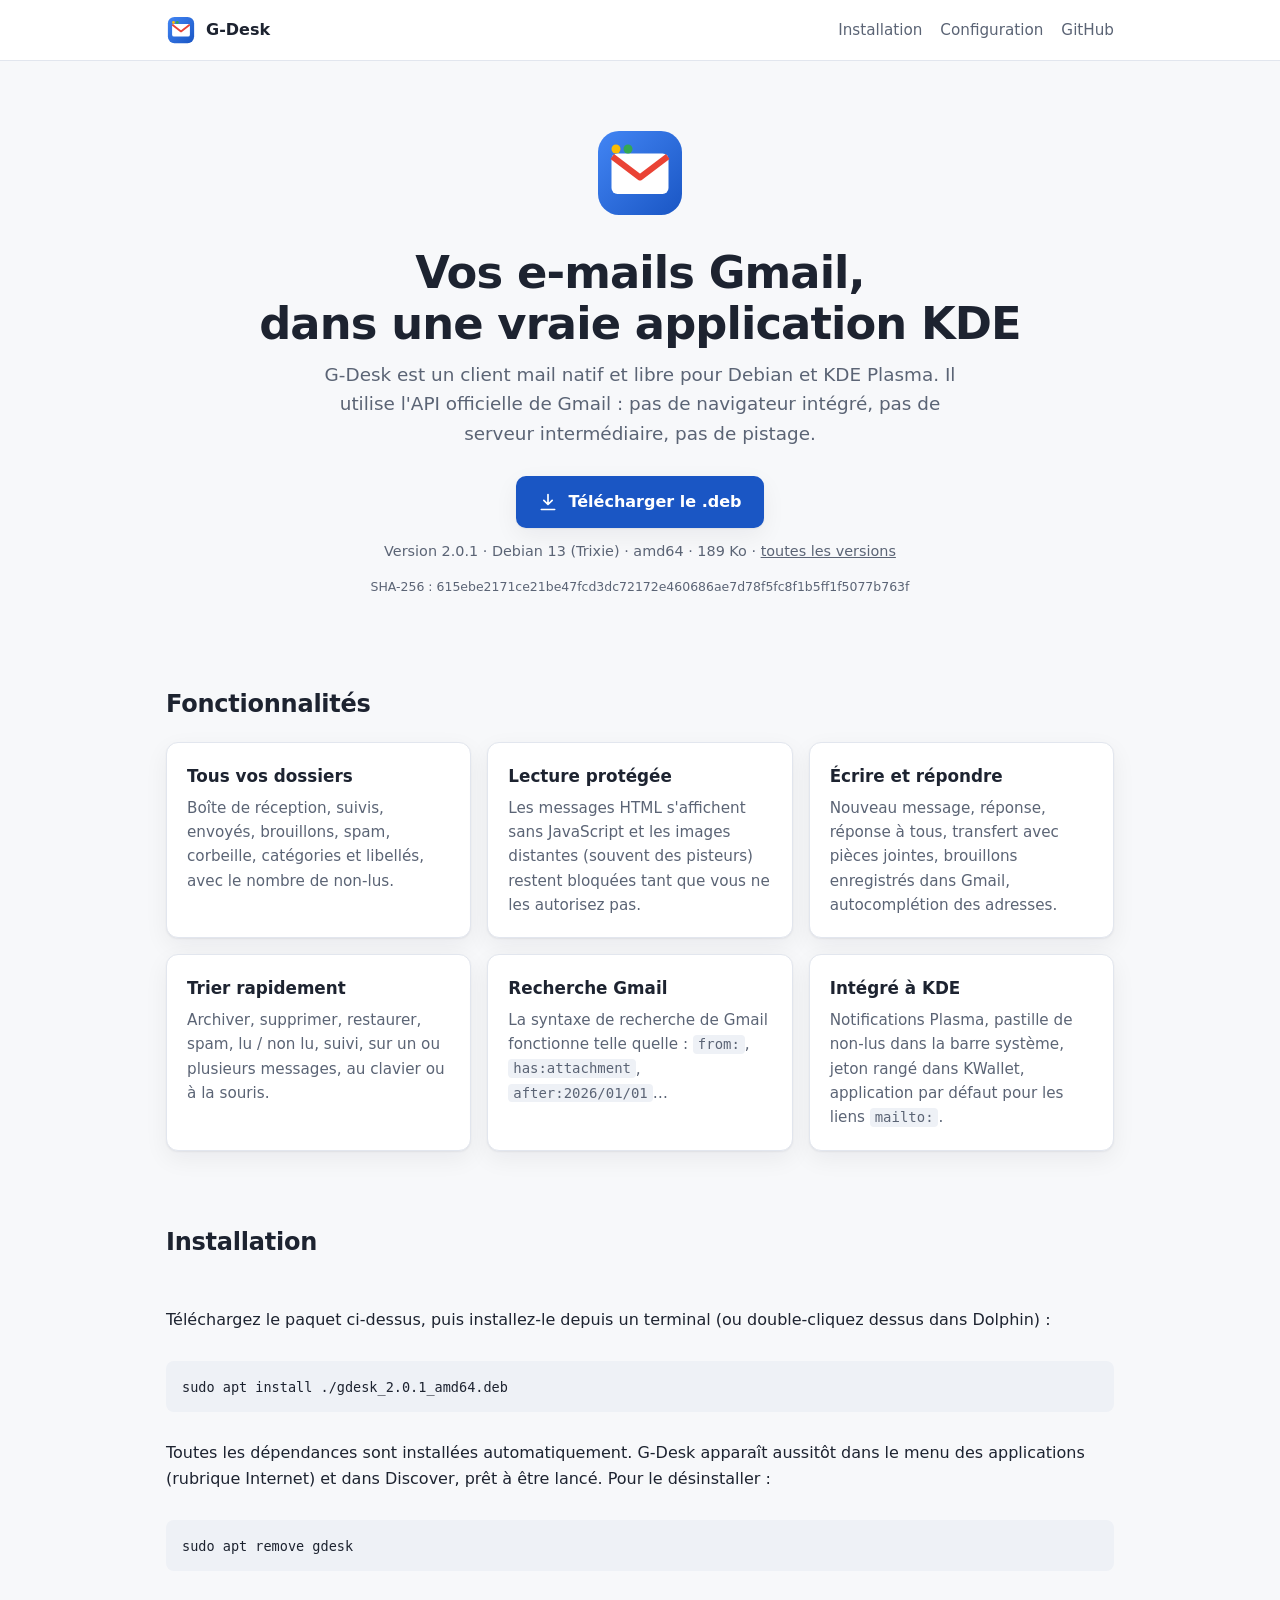
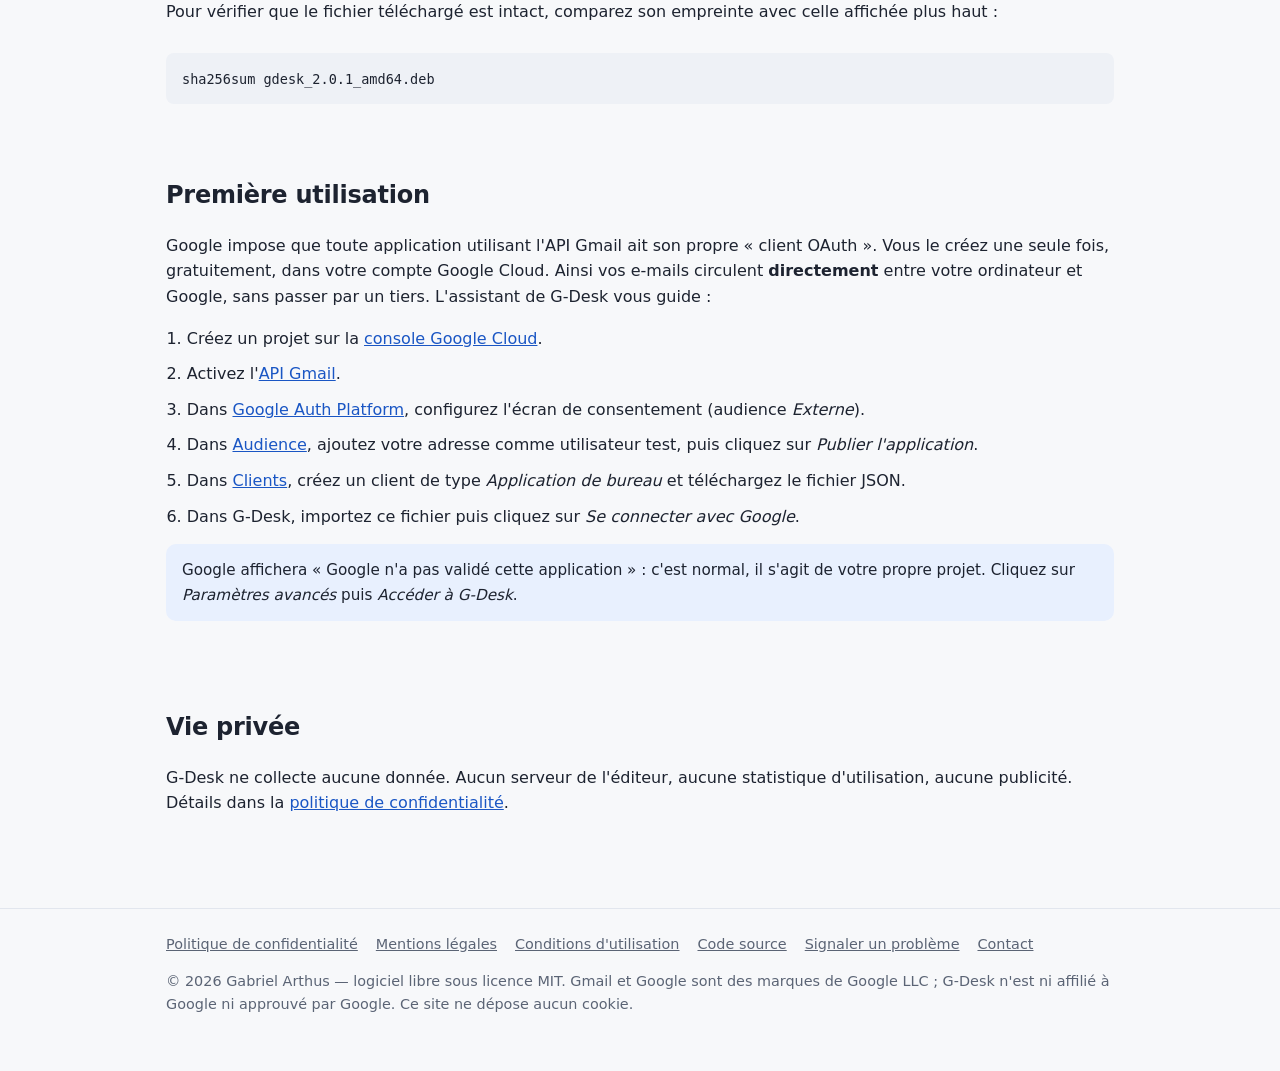
==== docs/index.html @ df7a01e1 "Paquet 2.0.1 : installation clé en main - Dépendances d'exécution déclarées : qt6-qpa-plugins, qt6-w" ====
<!DOCTYPE html>
<html lang="fr">
<head>
  <meta charset="utf-8">
  <meta name="viewport" content="width=device-width, initial-scale=1">
  <title>G-Desk — client mail Gmail pour KDE</title>
  <meta name="description" content="G-Desk est un client mail natif et libre pour Gmail sous Debian / KDE, basé sur l'API officielle de Google. Téléchargement du paquet .deb.">
  <link rel="icon" href="gdesk.svg" type="image/svg+xml">
  <link rel="stylesheet" href="style.css">
</head>
<body>
  <header class="site-header">
    <div class="wrap">
      <a class="brand" href="./"><img src="gdesk.svg" alt="">G-Desk</a>
      <nav>
        <a href="#installation">Installation</a>
        <a class="hide-sm" href="#premiere-utilisation">Configuration</a>
        <a href="https://github.com/KrakenAgite/gdesk">GitHub</a>
      </nav>
    </div>
  </header>

  <main>
    <div class="wrap hero">
      <img src="gdesk.svg" alt="Icône de G-Desk">
      <h1>Vos e-mails Gmail,<br>dans une vraie application KDE</h1>
      <p class="lead">G-Desk est un client mail natif et libre pour Debian et KDE Plasma. Il utilise l'API officielle
        de Gmail : pas de navigateur intégré, pas de serveur intermédiaire, pas de pistage.</p>
      <a class="btn" href="https://github.com/KrakenAgite/gdesk/releases/download/v2.0.1/gdesk_2.0.1_amd64.deb">
        <svg viewBox="0 0 24 24" fill="none" stroke="currentColor" stroke-width="2" stroke-linecap="round" stroke-linejoin="round" aria-hidden="true"><path d="M12 3v12m0 0-5-5m5 5 5-5M4 21h16"/></svg>
        Télécharger le .deb
      </a>
      <p class="meta">Version 2.0.1 · Debian 13 (Trixie) · amd64 · 189 Ko ·
        <a href="https://github.com/KrakenAgite/gdesk/releases">toutes les versions</a></p>
      <p class="meta checksum">SHA-256 : 615ebe2171ce21be47fcd3dc72172e460686ae7d78f5fc8f1b5ff1f5077b763f</p>
    </div>

    <section>
      <div class="wrap">
        <h2>Fonctionnalités</h2>
        <div class="grid">
          <div class="card"><h3>Tous vos dossiers</h3><p>Boîte de réception, suivis, envoyés, brouillons, spam, corbeille, catégories et libellés, avec le nombre de non-lus.</p></div>
          <div class="card"><h3>Lecture protégée</h3><p>Les messages HTML s'affichent sans JavaScript et les images distantes (souvent des pisteurs) restent bloquées tant que vous ne les autorisez pas.</p></div>
          <div class="card"><h3>Écrire et répondre</h3><p>Nouveau message, réponse, réponse à tous, transfert avec pièces jointes, brouillons enregistrés dans Gmail, autocomplétion des adresses.</p></div>
          <div class="card"><h3>Trier rapidement</h3><p>Archiver, supprimer, restaurer, spam, lu / non lu, suivi, sur un ou plusieurs messages, au clavier ou à la souris.</p></div>
          <div class="card"><h3>Recherche Gmail</h3><p>La syntaxe de recherche de Gmail fonctionne telle quelle : <code>from:</code>, <code>has:attachment</code>, <code>after:2026/01/01</code>…</p></div>
          <div class="card"><h3>Intégré à KDE</h3><p>Notifications Plasma, pastille de non-lus dans la barre système, jeton rangé dans KWallet, application par défaut pour les liens <code>mailto:</code>.</p></div>
        </div>
      </div>
    </section>

    <section id="installation">
      <div class="wrap install">
        <h2>Installation</h2>
        <p>Téléchargez le paquet ci-dessus, puis installez-le depuis un terminal (ou double-cliquez dessus dans Dolphin) :</p>
        <pre><code>sudo apt install ./gdesk_2.0.1_amd64.deb</code></pre>
        <p>Toutes les dépendances sont installées automatiquement. G-Desk apparaît aussitôt dans le menu des applications (rubrique Internet) et dans Discover, prêt à être lancé. Pour le désinstaller :</p>
        <pre><code>sudo apt remove gdesk</code></pre>
        <p>Pour vérifier que le fichier téléchargé est intact, comparez son empreinte avec celle affichée plus haut :</p>
        <pre><code>sha256sum gdesk_2.0.1_amd64.deb</code></pre>
      </div>
    </section>

    <section id="premiere-utilisation">
      <div class="wrap">
        <h2>Première utilisation</h2>
        <p>Google impose que toute application utilisant l'API Gmail ait son propre « client OAuth ». Vous le créez une seule
          fois, gratuitement, dans votre compte Google Cloud. Ainsi vos e-mails circulent <strong>directement</strong>
          entre votre ordinateur et Google, sans passer par un tiers. L'assistant de G-Desk vous guide :</p>
        <ol class="steps">
          <li>Créez un projet sur la <a href="https://console.cloud.google.com/projectcreate">console Google Cloud</a>.</li>
          <li>Activez l'<a href="https://console.cloud.google.com/apis/library/gmail.googleapis.com">API Gmail</a>.</li>
          <li>Dans <a href="https://console.cloud.google.com/auth/overview">Google Auth Platform</a>, configurez l'écran de consentement (audience <em>Externe</em>).</li>
          <li>Dans <a href="https://console.cloud.google.com/auth/audience">Audience</a>, ajoutez votre adresse comme utilisateur test, puis cliquez sur <em>Publier l'application</em>.</li>
          <li>Dans <a href="https://console.cloud.google.com/auth/clients">Clients</a>, créez un client de type <em>Application de bureau</em> et téléchargez le fichier JSON.</li>
          <li>Dans G-Desk, importez ce fichier puis cliquez sur <em>Se connecter avec Google</em>.</li>
        </ol>
        <p class="notice">Google affichera « Google n'a pas validé cette application » : c'est normal, il s'agit de votre
          propre projet. Cliquez sur <em>Paramètres avancés</em> puis <em>Accéder à G-Desk</em>.</p>
      </div>
    </section>

    <section>
      <div class="wrap">
        <h2>Vie privée</h2>
        <p>G-Desk ne collecte aucune donnée. Aucun serveur de l'éditeur, aucune statistique d'utilisation, aucune
          publicité. Détails dans la <a href="confidentialite.html">politique de confidentialité</a>.</p>
      </div>
    </section>
  </main>

  <footer class="site-footer">
    <div class="wrap">
      <div class="links">
        <a href="confidentialite.html">Politique de confidentialité</a>
        <a href="mentions-legales.html">Mentions légales</a>
        <a href="conditions-utilisation.html">Conditions d'utilisation</a>
        <a href="https://github.com/KrakenAgite/gdesk">Code source</a>
        <a href="https://github.com/KrakenAgite/gdesk/issues">Signaler un problème</a>
        <a href="mailto:arthus.gab@gmail.com">Contact</a>
      </div>
      <p>© 2026 Gabriel Arthus — logiciel libre sous licence MIT. Gmail et Google sont des marques de Google LLC ;
        G-Desk n'est ni affilié à Google ni approuvé par Google. Ce site ne dépose aucun cookie.</p>
    </div>
  </footer>
</body>
</html>
---- docs/style.css ----
/* G-Desk — site statique, sans ressource externe (ni police, ni script, ni traceur) */
:root {
  --bg: #f7f8fa;
  --surface: #ffffff;
  --text: #1d2330;
  --muted: #5b6475;
  --border: #e2e6ee;
  --accent: #1a56c4;
  --accent-strong: #1446a3;
  --accent-soft: #e8f0fe;
  --code-bg: #eef1f6;
  --shadow: 0 1px 2px rgb(16 24 40 / 0.06), 0 8px 24px rgb(16 24 40 / 0.06);
}
@media (prefers-color-scheme: dark) {
  :root {
    --bg: #11141a;
    --surface: #191d25;
    --text: #e6e9ef;
    --muted: #9aa3b4;
    --border: #2a303c;
    --accent: #7aa7ff;
    --accent-strong: #9dbcff;
    --accent-soft: #1d2a45;
    --code-bg: #232835;
    --shadow: none;
  }
}

* { box-sizing: border-box; }
html { -webkit-text-size-adjust: 100%; }
body {
  margin: 0;
  background: var(--bg);
  color: var(--text);
  font: 16px/1.6 system-ui, -apple-system, "Segoe UI", "Noto Sans", Ubuntu, Cantarell, sans-serif;
}
a { color: var(--accent); }
a:hover { color: var(--accent-strong); }
code, pre { font-family: ui-monospace, "JetBrains Mono", "DejaVu Sans Mono", monospace; font-size: 0.92em; }
code { background: var(--code-bg); padding: 0.1em 0.35em; border-radius: 4px; }
pre { background: var(--code-bg); padding: 14px 16px; border-radius: 8px; overflow-x: auto; margin: 0; }
pre code { background: none; padding: 0; }

.wrap { max-width: 980px; margin: 0 auto; padding: 0 16px; }

/* En-tête */
.site-header { border-bottom: 1px solid var(--border); background: var(--surface); }
.site-header .wrap { display: flex; align-items: center; gap: 12px; height: 60px; }
.brand { display: flex; align-items: center; gap: 10px; font-weight: 700; color: var(--text); text-decoration: none; }
.brand img { width: 30px; height: 30px; }
.site-header nav { margin-left: auto; display: flex; gap: 18px; font-size: 0.95rem; }
.site-header nav a { color: var(--muted); text-decoration: none; }
.site-header nav a:hover { color: var(--text); }

/* Accueil */
.hero { padding: 64px 16px 40px; text-align: center; }
.hero img { width: 96px; height: 96px; }
.hero h1 { font-size: clamp(2rem, 5vw, 2.8rem); line-height: 1.15; margin: 18px 0 10px; letter-spacing: -0.02em; }
.hero p.lead { font-size: 1.15rem; color: var(--muted); max-width: 640px; margin: 0 auto 28px; }
.btn {
  display: inline-flex; align-items: center; gap: 10px;
  background: var(--accent); color: #fff; text-decoration: none; font-weight: 600;
  padding: 13px 22px; border-radius: 10px; box-shadow: var(--shadow);
}
@media (prefers-color-scheme: dark) { .btn { color: #0d1526; } }
.btn:hover { background: var(--accent-strong); color: #fff; }
@media (prefers-color-scheme: dark) { .btn:hover { color: #0d1526; } }
.btn svg { width: 20px; height: 20px; }
.meta { color: var(--muted); font-size: 0.9rem; margin-top: 12px; }
.meta a { color: var(--muted); }
.checksum { font-size: 0.78rem; word-break: break-all; }

section { padding: 36px 0; }
section h2 { font-size: 1.5rem; margin: 0 0 18px; letter-spacing: -0.01em; }

.grid { display: grid; grid-template-columns: repeat(auto-fit, minmax(260px, 1fr)); gap: 16px; }
.card { background: var(--surface); border: 1px solid var(--border); border-radius: 12px; padding: 20px; box-shadow: var(--shadow); }
.card h3 { margin: 0 0 6px; font-size: 1.05rem; }
.card p { margin: 0; color: var(--muted); font-size: 0.95rem; }

ol.steps { padding-left: 1.3em; margin: 0; }
ol.steps li { margin-bottom: 10px; }
.install { display: grid; gap: 12px; }

.notice {
  background: var(--accent-soft); border-radius: 10px; padding: 14px 16px; font-size: 0.95rem;
}

/* Pages juridiques */
.legal { padding: 40px 16px 24px; max-width: 792px; overflow-wrap: anywhere; }
.legal td, .legal th { overflow-wrap: normal; }
.legal h1 { font-size: 2rem; line-height: 1.2; margin: 0 0 6px; }
.legal .updated { color: var(--muted); margin: 0 0 28px; }
.legal h2 { font-size: 1.3rem; margin: 36px 0 10px; padding-top: 8px; border-top: 1px solid var(--border); }
.legal h3 { font-size: 1.05rem; margin: 22px 0 6px; }
.legal table { width: 100%; border-collapse: collapse; font-size: 0.93rem; margin: 10px 0; display: block; overflow-x: auto; }
.legal th, .legal td { text-align: left; vertical-align: top; padding: 8px 10px; border: 1px solid var(--border); }
.legal th { background: var(--surface); }
.toc { background: var(--surface); border: 1px solid var(--border); border-radius: 10px; padding: 14px 18px 14px 34px; }

/* Pied de page */
.site-footer { border-top: 1px solid var(--border); margin-top: 40px; padding: 24px 0 40px; color: var(--muted); font-size: 0.9rem; }
.site-footer .links { display: flex; flex-wrap: wrap; gap: 8px 18px; margin-bottom: 10px; }
.site-footer a { color: var(--muted); }

@media (max-width: 560px) {
  .site-header nav { gap: 12px; font-size: 0.88rem; }
  .site-header nav .hide-sm { display: none; }
  .hero { padding-top: 40px; }
  .checksum { font-size: 0.72rem; }
}
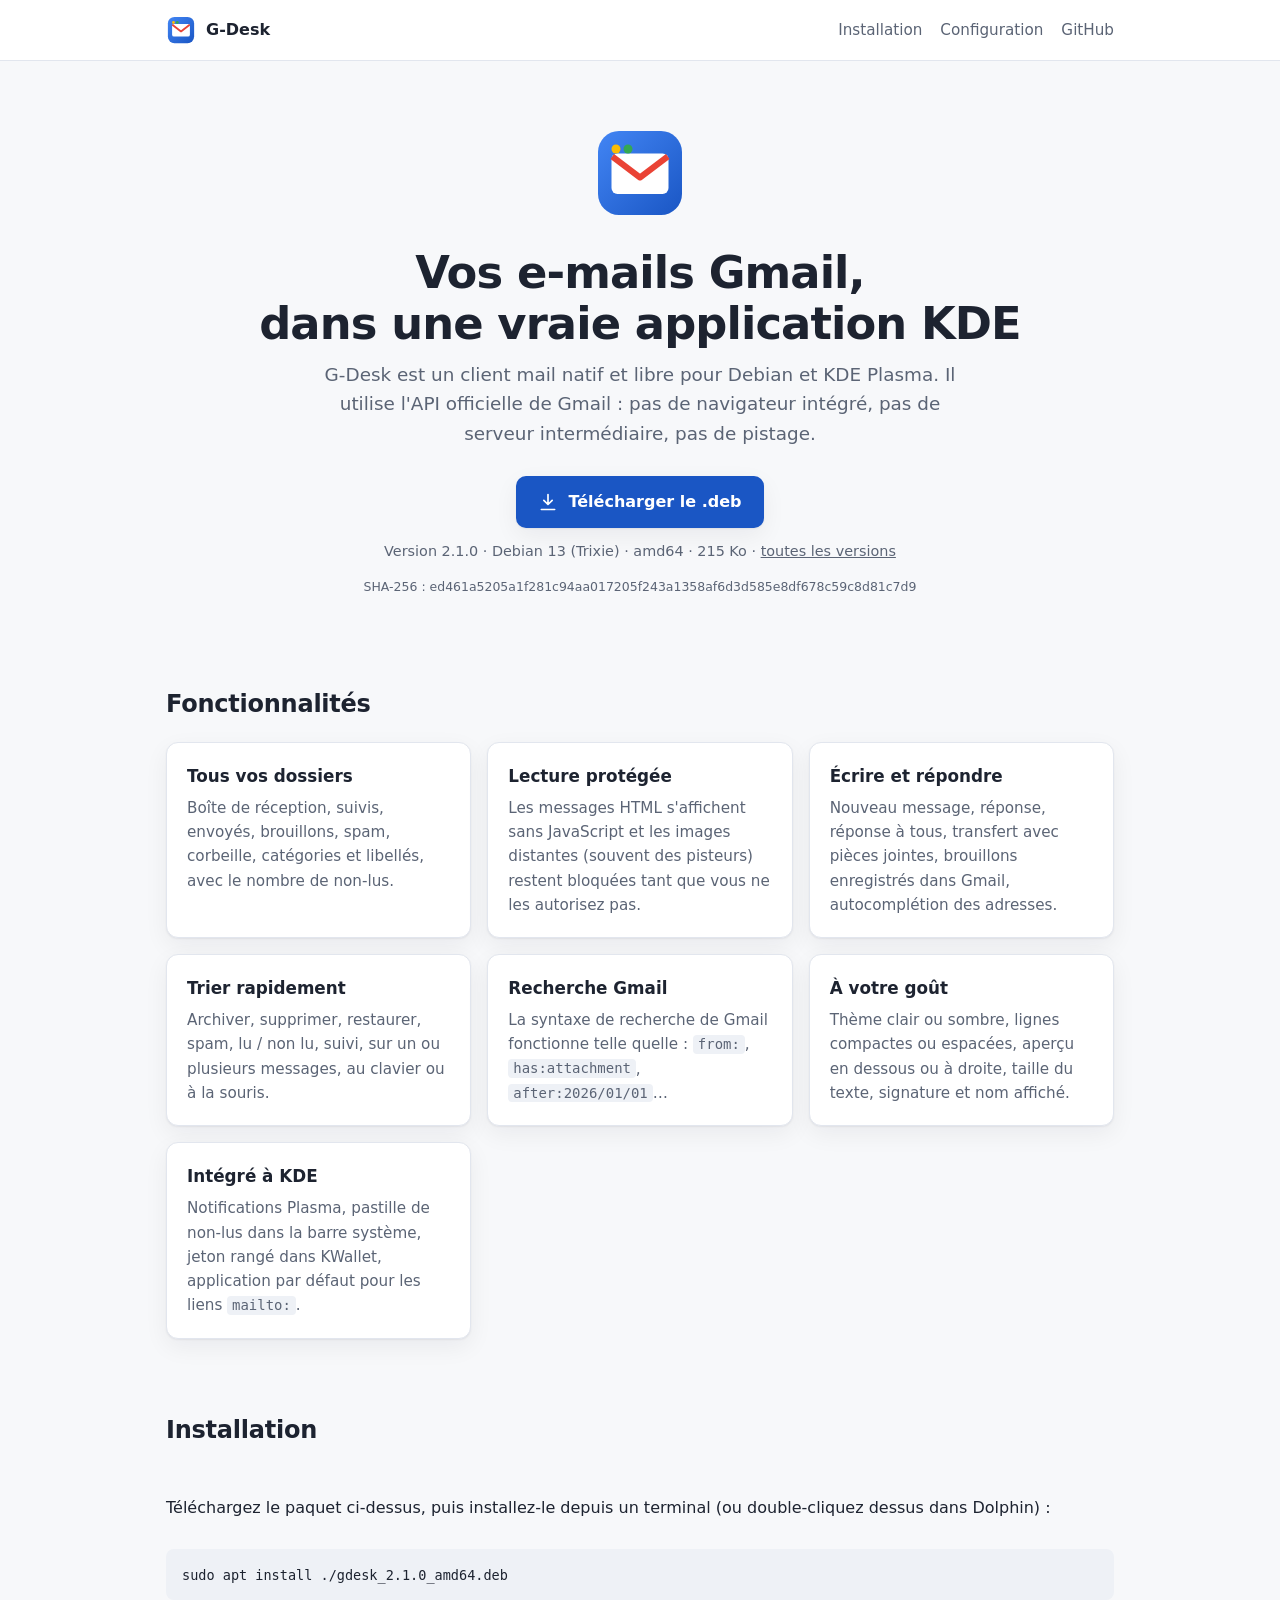
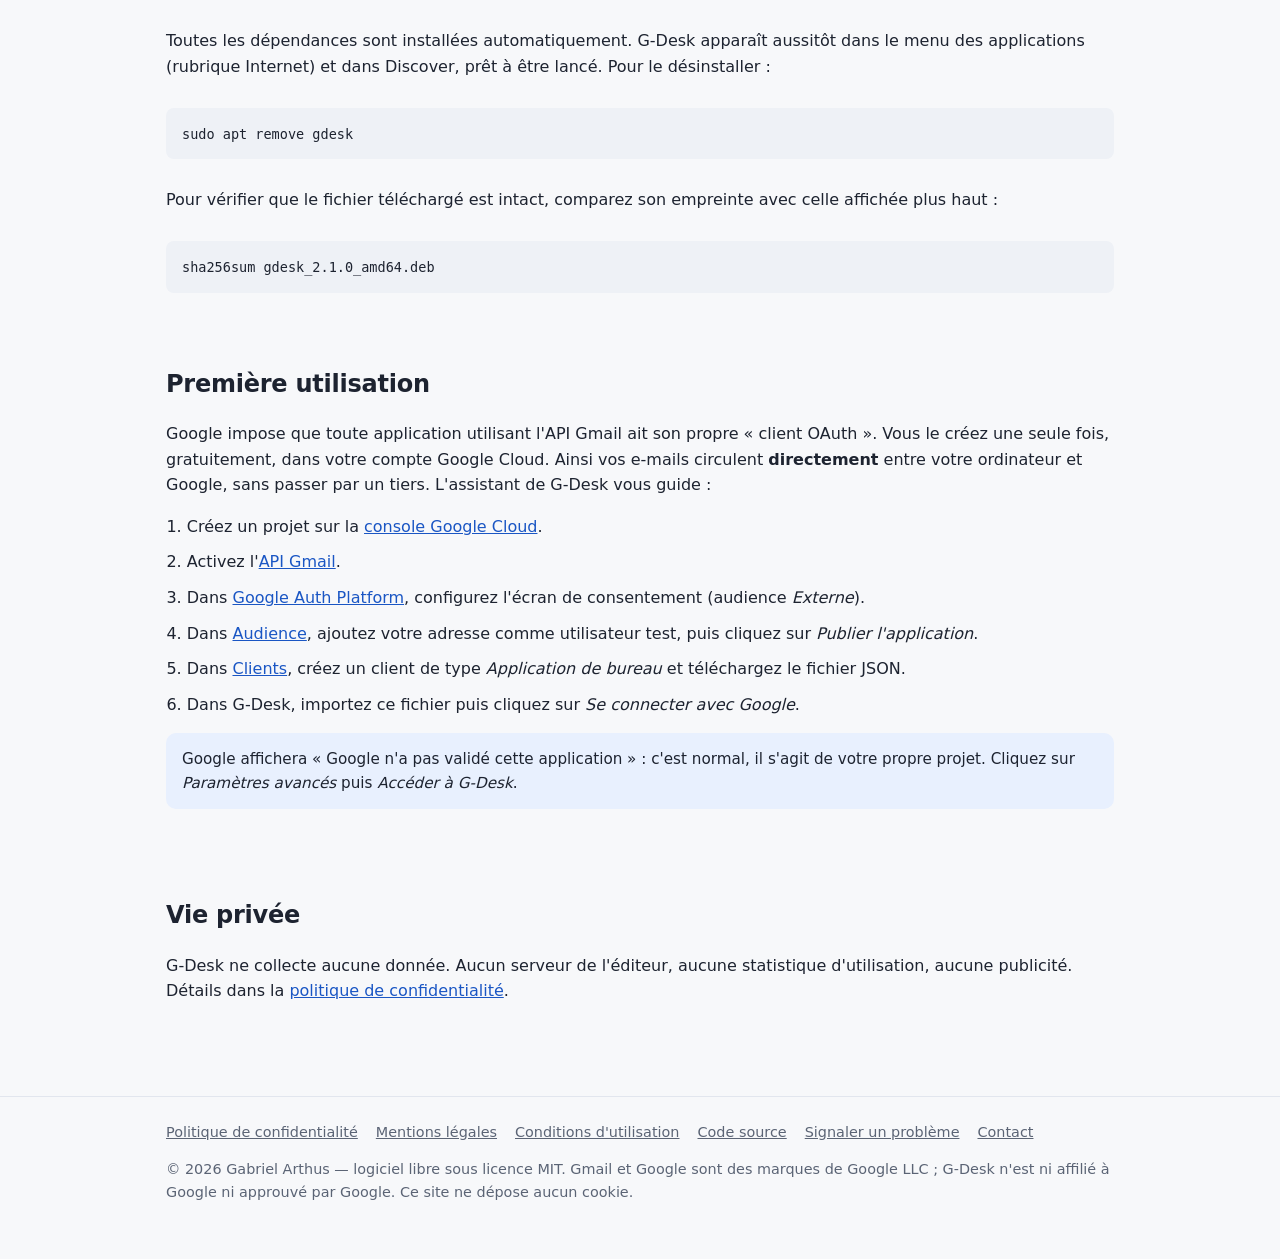
==== commit 7c0a3dd5: "Site : publication de la version 2.1.0 - Lien de téléchargement, taille et empreinte SHA-256 de la 2" ====
--- a/docs/index.html
+++ b/docs/index.html
@@ -26,13 +26,13 @@
       <h1>Vos e-mails Gmail,<br>dans une vraie application KDE</h1>
       <p class="lead">G-Desk est un client mail natif et libre pour Debian et KDE Plasma. Il utilise l'API officielle
         de Gmail : pas de navigateur intégré, pas de serveur intermédiaire, pas de pistage.</p>
-      <a class="btn" href="https://github.com/KrakenAgite/gdesk/releases/download/v2.0.1/gdesk_2.0.1_amd64.deb">
+      <a class="btn" href="https://github.com/KrakenAgite/gdesk/releases/download/v2.1.0/gdesk_2.1.0_amd64.deb">
         <svg viewBox="0 0 24 24" fill="none" stroke="currentColor" stroke-width="2" stroke-linecap="round" stroke-linejoin="round" aria-hidden="true"><path d="M12 3v12m0 0-5-5m5 5 5-5M4 21h16"/></svg>
         Télécharger le .deb
       </a>
-      <p class="meta">Version 2.0.1 · Debian 13 (Trixie) · amd64 · 189 Ko ·
+      <p class="meta">Version 2.1.0 · Debian 13 (Trixie) · amd64 · 215 Ko ·
         <a href="https://github.com/KrakenAgite/gdesk/releases">toutes les versions</a></p>
-      <p class="meta checksum">SHA-256 : 615ebe2171ce21be47fcd3dc72172e460686ae7d78f5fc8f1b5ff1f5077b763f</p>
+      <p class="meta checksum">SHA-256 : ed461a5205a1f281c94aa017205f243a1358af6d3d585e8df678c59c8d81c7d9</p>
     </div>
 
     <section>
@@ -44,6 +44,7 @@
           <div class="card"><h3>Écrire et répondre</h3><p>Nouveau message, réponse, réponse à tous, transfert avec pièces jointes, brouillons enregistrés dans Gmail, autocomplétion des adresses.</p></div>
           <div class="card"><h3>Trier rapidement</h3><p>Archiver, supprimer, restaurer, spam, lu / non lu, suivi, sur un ou plusieurs messages, au clavier ou à la souris.</p></div>
           <div class="card"><h3>Recherche Gmail</h3><p>La syntaxe de recherche de Gmail fonctionne telle quelle : <code>from:</code>, <code>has:attachment</code>, <code>after:2026/01/01</code>…</p></div>
+          <div class="card"><h3>À votre goût</h3><p>Thème clair ou sombre, lignes compactes ou espacées, aperçu en dessous ou à droite, taille du texte, signature et nom affiché.</p></div>
           <div class="card"><h3>Intégré à KDE</h3><p>Notifications Plasma, pastille de non-lus dans la barre système, jeton rangé dans KWallet, application par défaut pour les liens <code>mailto:</code>.</p></div>
         </div>
       </div>
@@ -53,11 +54,11 @@
       <div class="wrap install">
         <h2>Installation</h2>
         <p>Téléchargez le paquet ci-dessus, puis installez-le depuis un terminal (ou double-cliquez dessus dans Dolphin) :</p>
-        <pre><code>sudo apt install ./gdesk_2.0.1_amd64.deb</code></pre>
+        <pre><code>sudo apt install ./gdesk_2.1.0_amd64.deb</code></pre>
         <p>Toutes les dépendances sont installées automatiquement. G-Desk apparaît aussitôt dans le menu des applications (rubrique Internet) et dans Discover, prêt à être lancé. Pour le désinstaller :</p>
         <pre><code>sudo apt remove gdesk</code></pre>
         <p>Pour vérifier que le fichier téléchargé est intact, comparez son empreinte avec celle affichée plus haut :</p>
-        <pre><code>sha256sum gdesk_2.0.1_amd64.deb</code></pre>
+        <pre><code>sha256sum gdesk_2.1.0_amd64.deb</code></pre>
       </div>
     </section>
 
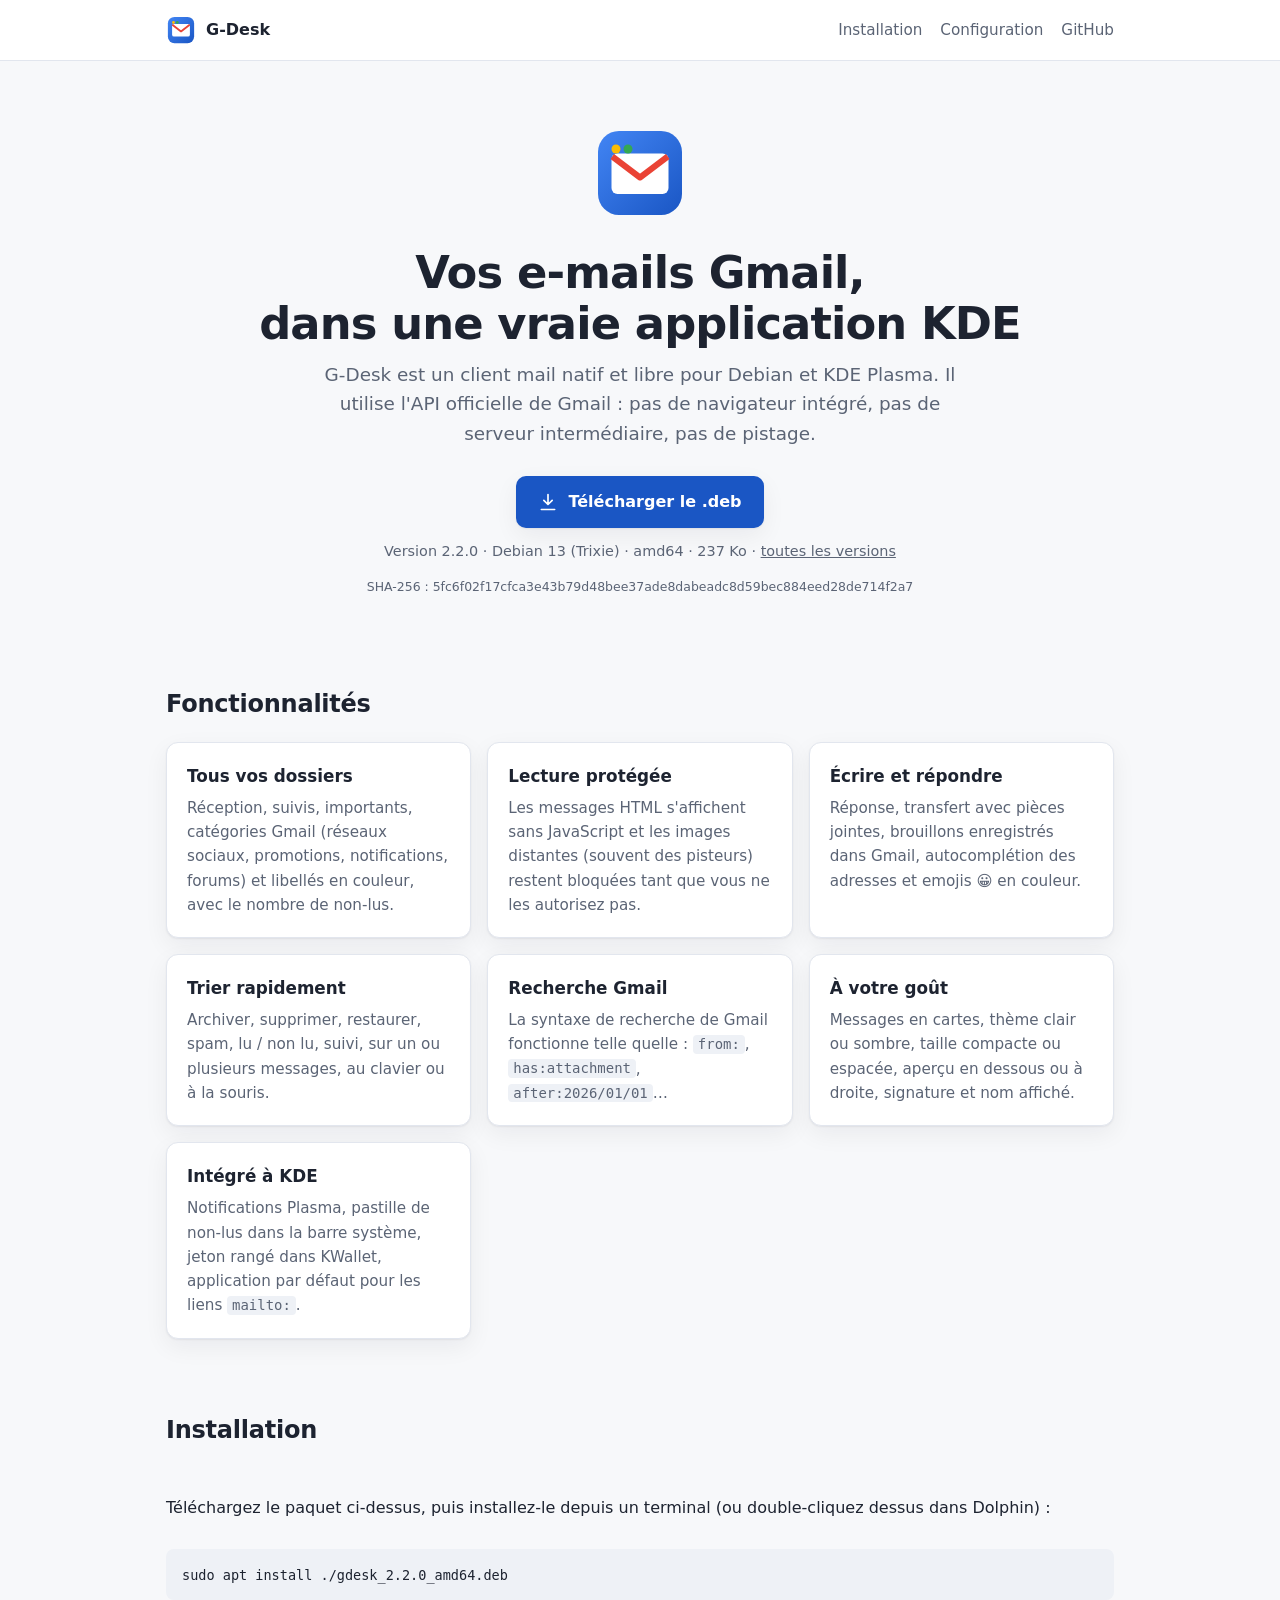
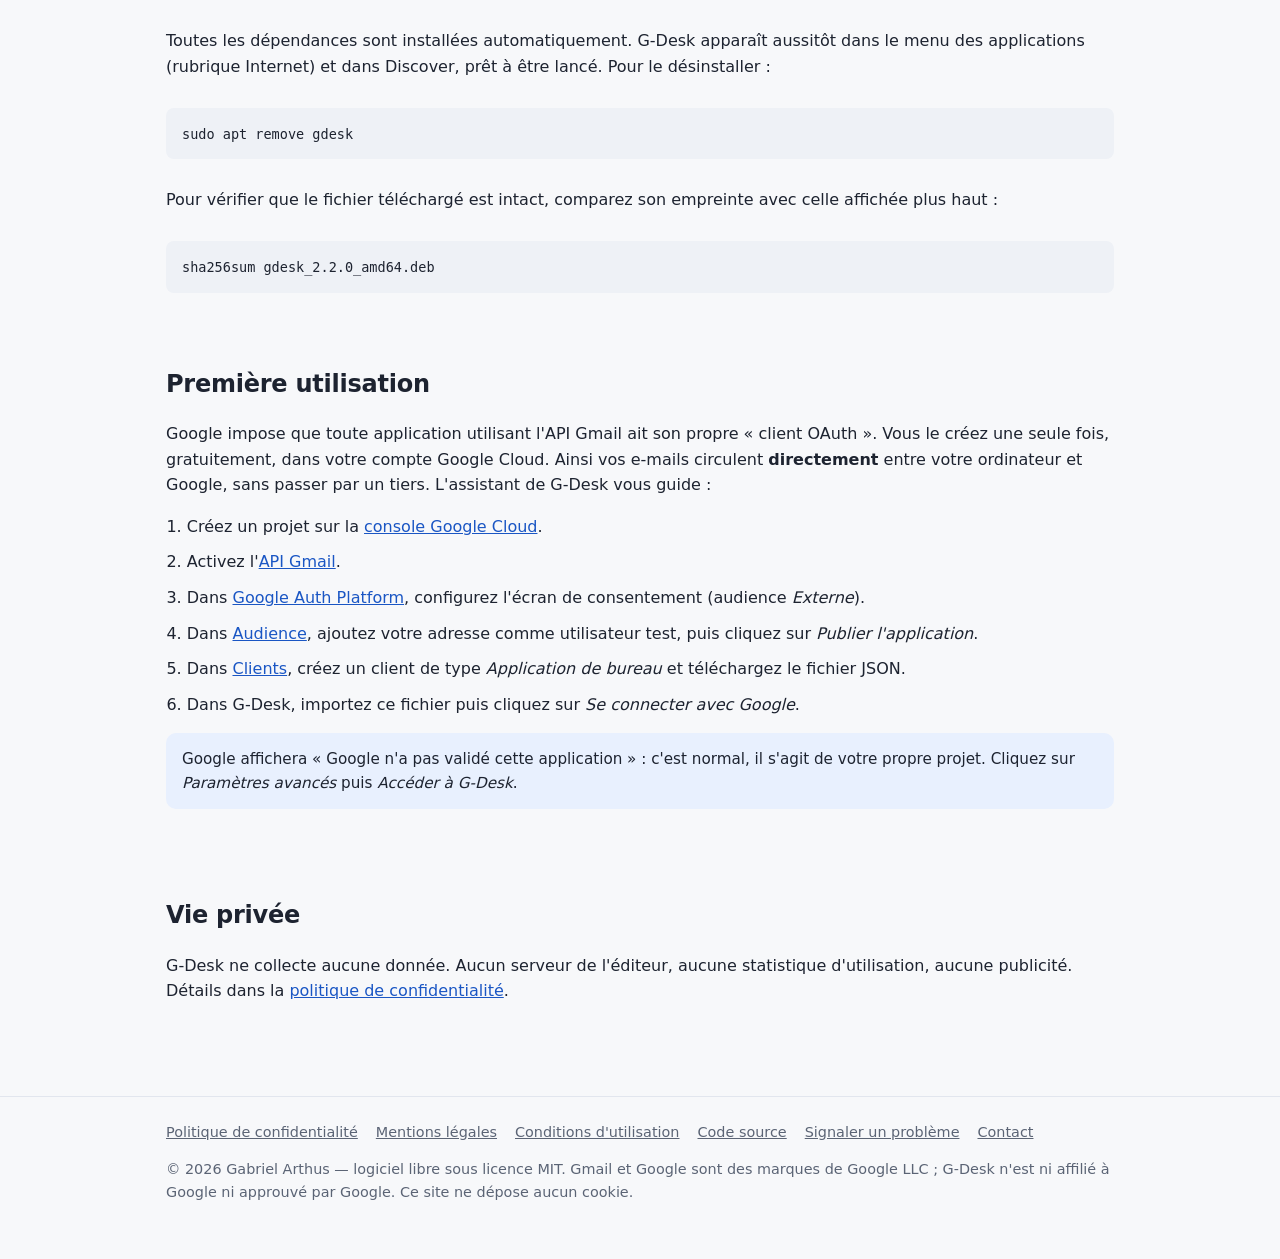
==== commit 2b9a3ab0: "Site : publication de la version 2.2.0 Co-Authored-By: Claude Opus 5.5 <noreply@anthropic.com>" ====
--- a/docs/index.html
+++ b/docs/index.html
@@ -26,25 +26,25 @@
       <h1>Vos e-mails Gmail,<br>dans une vraie application KDE</h1>
       <p class="lead">G-Desk est un client mail natif et libre pour Debian et KDE Plasma. Il utilise l'API officielle
         de Gmail : pas de navigateur intégré, pas de serveur intermédiaire, pas de pistage.</p>
-      <a class="btn" href="https://github.com/KrakenAgite/gdesk/releases/download/v2.1.0/gdesk_2.1.0_amd64.deb">
+      <a class="btn" href="https://github.com/KrakenAgite/gdesk/releases/download/v2.2.0/gdesk_2.2.0_amd64.deb">
         <svg viewBox="0 0 24 24" fill="none" stroke="currentColor" stroke-width="2" stroke-linecap="round" stroke-linejoin="round" aria-hidden="true"><path d="M12 3v12m0 0-5-5m5 5 5-5M4 21h16"/></svg>
         Télécharger le .deb
       </a>
-      <p class="meta">Version 2.1.0 · Debian 13 (Trixie) · amd64 · 215 Ko ·
+      <p class="meta">Version 2.2.0 · Debian 13 (Trixie) · amd64 · 237 Ko ·
         <a href="https://github.com/KrakenAgite/gdesk/releases">toutes les versions</a></p>
-      <p class="meta checksum">SHA-256 : ed461a5205a1f281c94aa017205f243a1358af6d3d585e8df678c59c8d81c7d9</p>
+      <p class="meta checksum">SHA-256 : 5fc6f02f17cfca3e43b79d48bee37ade8dabeadc8d59bec884eed28de714f2a7</p>
     </div>
 
     <section>
       <div class="wrap">
         <h2>Fonctionnalités</h2>
         <div class="grid">
-          <div class="card"><h3>Tous vos dossiers</h3><p>Boîte de réception, suivis, envoyés, brouillons, spam, corbeille, catégories et libellés, avec le nombre de non-lus.</p></div>
+          <div class="card"><h3>Tous vos dossiers</h3><p>Réception, suivis, importants, catégories Gmail (réseaux sociaux, promotions, notifications, forums) et libellés en couleur, avec le nombre de non-lus.</p></div>
           <div class="card"><h3>Lecture protégée</h3><p>Les messages HTML s'affichent sans JavaScript et les images distantes (souvent des pisteurs) restent bloquées tant que vous ne les autorisez pas.</p></div>
-          <div class="card"><h3>Écrire et répondre</h3><p>Nouveau message, réponse, réponse à tous, transfert avec pièces jointes, brouillons enregistrés dans Gmail, autocomplétion des adresses.</p></div>
+          <div class="card"><h3>Écrire et répondre</h3><p>Réponse, transfert avec pièces jointes, brouillons enregistrés dans Gmail, autocomplétion des adresses et emojis 😀 en couleur.</p></div>
           <div class="card"><h3>Trier rapidement</h3><p>Archiver, supprimer, restaurer, spam, lu / non lu, suivi, sur un ou plusieurs messages, au clavier ou à la souris.</p></div>
           <div class="card"><h3>Recherche Gmail</h3><p>La syntaxe de recherche de Gmail fonctionne telle quelle : <code>from:</code>, <code>has:attachment</code>, <code>after:2026/01/01</code>…</p></div>
-          <div class="card"><h3>À votre goût</h3><p>Thème clair ou sombre, lignes compactes ou espacées, aperçu en dessous ou à droite, taille du texte, signature et nom affiché.</p></div>
+          <div class="card"><h3>À votre goût</h3><p>Messages en cartes, thème clair ou sombre, taille compacte ou espacée, aperçu en dessous ou à droite, signature et nom affiché.</p></div>
           <div class="card"><h3>Intégré à KDE</h3><p>Notifications Plasma, pastille de non-lus dans la barre système, jeton rangé dans KWallet, application par défaut pour les liens <code>mailto:</code>.</p></div>
         </div>
       </div>
@@ -54,11 +54,11 @@
       <div class="wrap install">
         <h2>Installation</h2>
         <p>Téléchargez le paquet ci-dessus, puis installez-le depuis un terminal (ou double-cliquez dessus dans Dolphin) :</p>
-        <pre><code>sudo apt install ./gdesk_2.1.0_amd64.deb</code></pre>
+        <pre><code>sudo apt install ./gdesk_2.2.0_amd64.deb</code></pre>
         <p>Toutes les dépendances sont installées automatiquement. G-Desk apparaît aussitôt dans le menu des applications (rubrique Internet) et dans Discover, prêt à être lancé. Pour le désinstaller :</p>
         <pre><code>sudo apt remove gdesk</code></pre>
         <p>Pour vérifier que le fichier téléchargé est intact, comparez son empreinte avec celle affichée plus haut :</p>
-        <pre><code>sha256sum gdesk_2.1.0_amd64.deb</code></pre>
+        <pre><code>sha256sum gdesk_2.2.0_amd64.deb</code></pre>
       </div>
     </section>
 
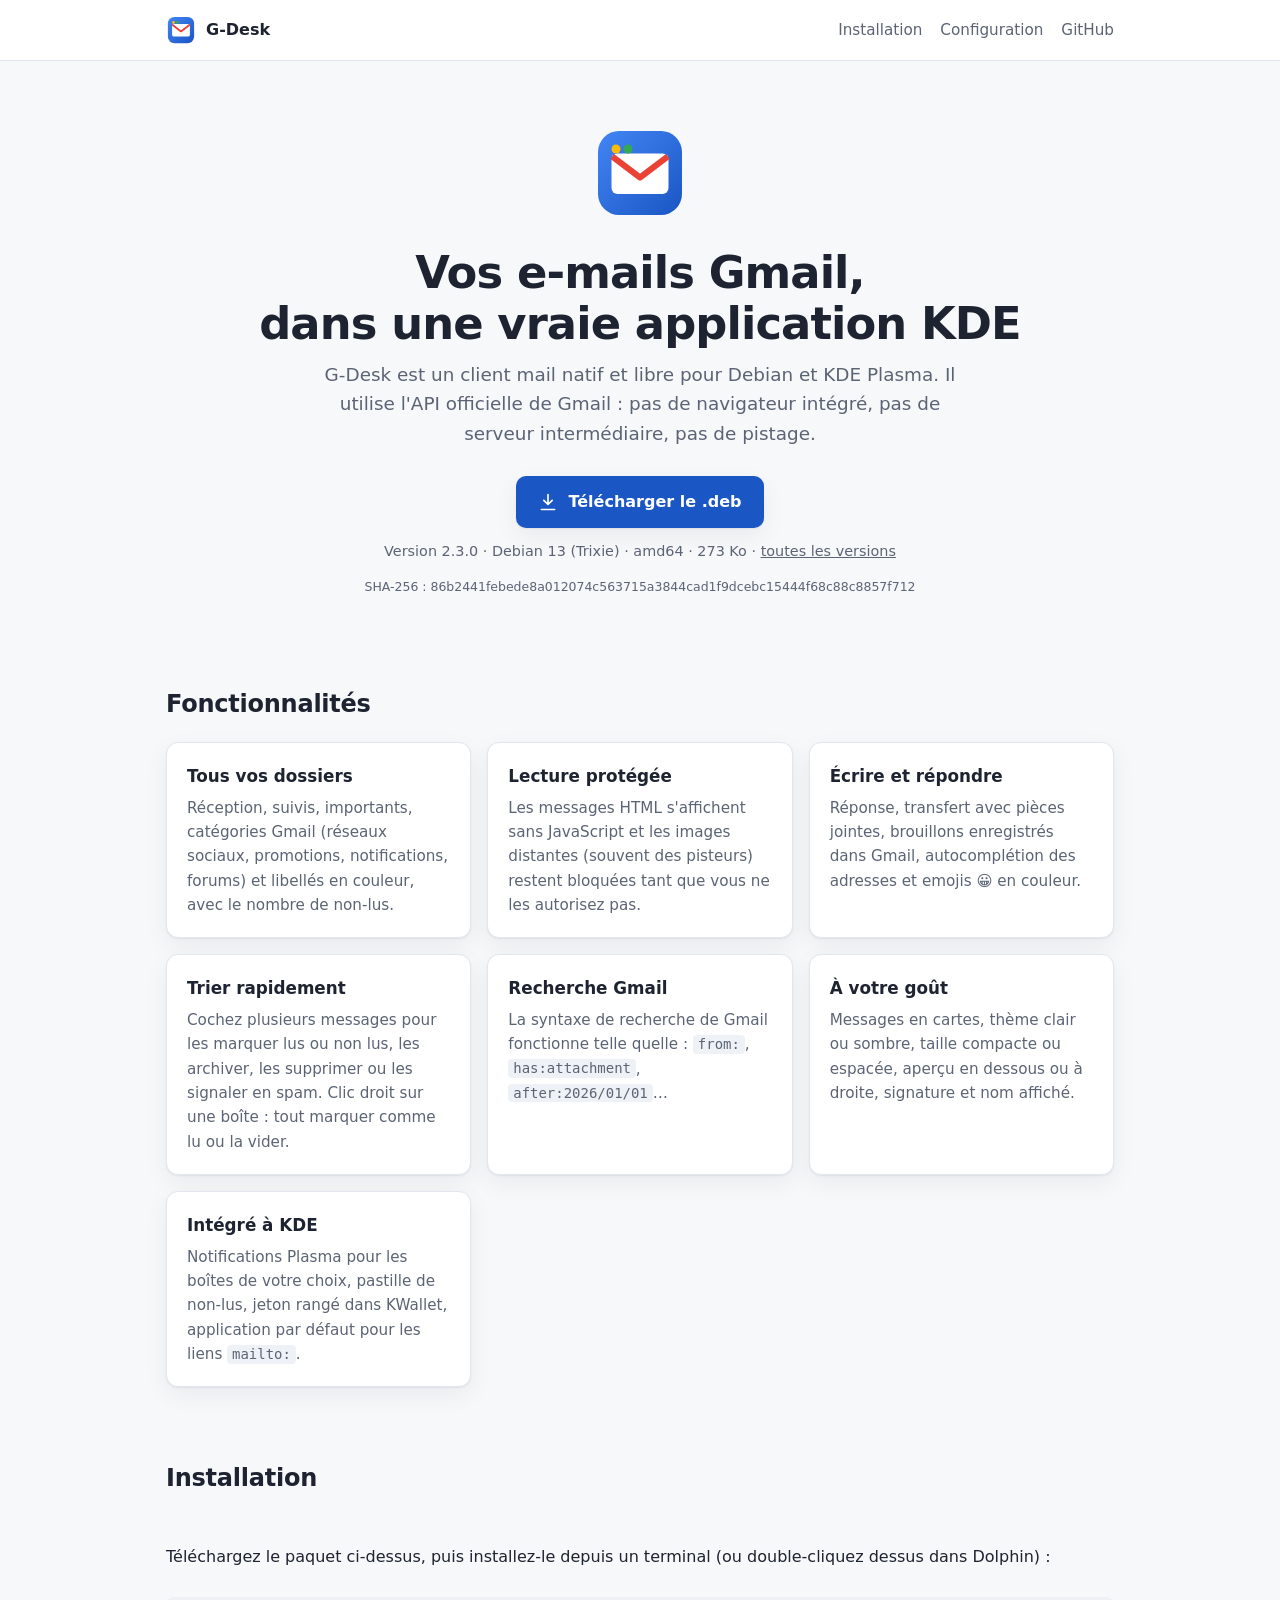
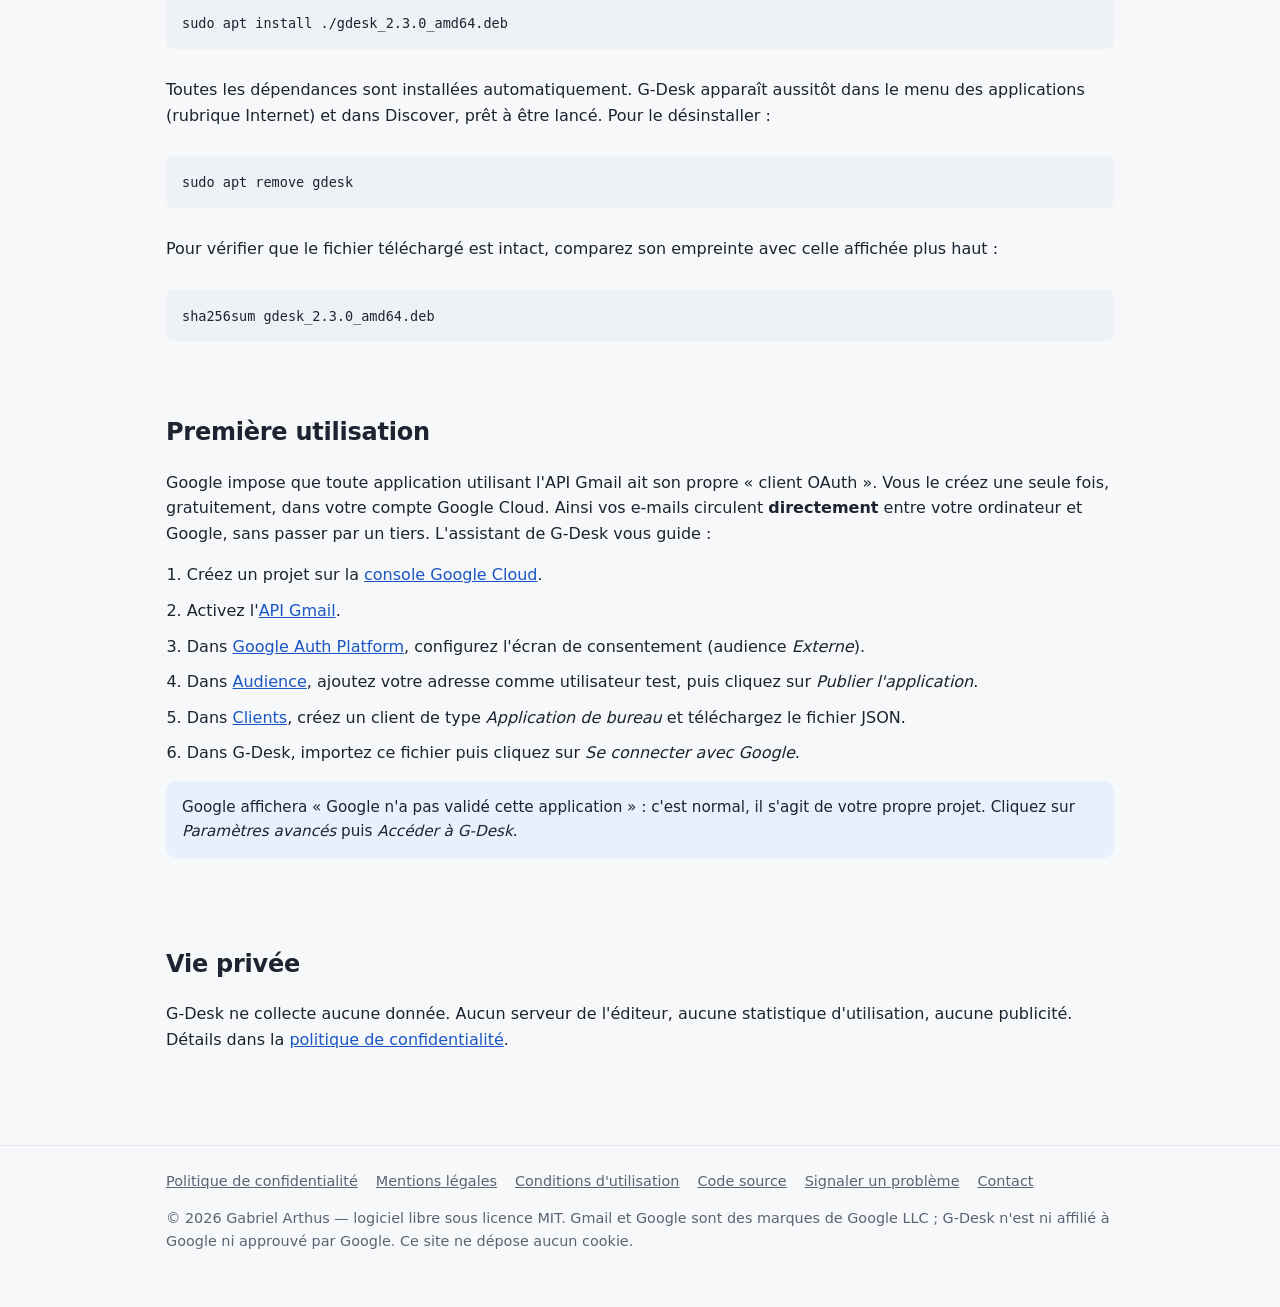
==== commit d5e102de: "Site : publication de la version 2.3.0 Co-Authored-By: Claude Opus 5.5 <noreply@anthropic.com>" ====
--- a/docs/index.html
+++ b/docs/index.html
@@ -26,13 +26,13 @@
       <h1>Vos e-mails Gmail,<br>dans une vraie application KDE</h1>
       <p class="lead">G-Desk est un client mail natif et libre pour Debian et KDE Plasma. Il utilise l'API officielle
         de Gmail : pas de navigateur intégré, pas de serveur intermédiaire, pas de pistage.</p>
-      <a class="btn" href="https://github.com/KrakenAgite/gdesk/releases/download/v2.2.0/gdesk_2.2.0_amd64.deb">
+      <a class="btn" href="https://github.com/KrakenAgite/gdesk/releases/download/v2.3.0/gdesk_2.3.0_amd64.deb">
         <svg viewBox="0 0 24 24" fill="none" stroke="currentColor" stroke-width="2" stroke-linecap="round" stroke-linejoin="round" aria-hidden="true"><path d="M12 3v12m0 0-5-5m5 5 5-5M4 21h16"/></svg>
         Télécharger le .deb
       </a>
-      <p class="meta">Version 2.2.0 · Debian 13 (Trixie) · amd64 · 237 Ko ·
+      <p class="meta">Version 2.3.0 · Debian 13 (Trixie) · amd64 · 273 Ko ·
         <a href="https://github.com/KrakenAgite/gdesk/releases">toutes les versions</a></p>
-      <p class="meta checksum">SHA-256 : 5fc6f02f17cfca3e43b79d48bee37ade8dabeadc8d59bec884eed28de714f2a7</p>
+      <p class="meta checksum">SHA-256 : 86b2441febede8a012074c563715a3844cad1f9dcebc15444f68c88c8857f712</p>
     </div>
 
     <section>
@@ -42,10 +42,10 @@
           <div class="card"><h3>Tous vos dossiers</h3><p>Réception, suivis, importants, catégories Gmail (réseaux sociaux, promotions, notifications, forums) et libellés en couleur, avec le nombre de non-lus.</p></div>
           <div class="card"><h3>Lecture protégée</h3><p>Les messages HTML s'affichent sans JavaScript et les images distantes (souvent des pisteurs) restent bloquées tant que vous ne les autorisez pas.</p></div>
           <div class="card"><h3>Écrire et répondre</h3><p>Réponse, transfert avec pièces jointes, brouillons enregistrés dans Gmail, autocomplétion des adresses et emojis 😀 en couleur.</p></div>
-          <div class="card"><h3>Trier rapidement</h3><p>Archiver, supprimer, restaurer, spam, lu / non lu, suivi, sur un ou plusieurs messages, au clavier ou à la souris.</p></div>
+          <div class="card"><h3>Trier rapidement</h3><p>Cochez plusieurs messages pour les marquer lus ou non lus, les archiver, les supprimer ou les signaler en spam. Clic droit sur une boîte : tout marquer comme lu ou la vider.</p></div>
           <div class="card"><h3>Recherche Gmail</h3><p>La syntaxe de recherche de Gmail fonctionne telle quelle : <code>from:</code>, <code>has:attachment</code>, <code>after:2026/01/01</code>…</p></div>
           <div class="card"><h3>À votre goût</h3><p>Messages en cartes, thème clair ou sombre, taille compacte ou espacée, aperçu en dessous ou à droite, signature et nom affiché.</p></div>
-          <div class="card"><h3>Intégré à KDE</h3><p>Notifications Plasma, pastille de non-lus dans la barre système, jeton rangé dans KWallet, application par défaut pour les liens <code>mailto:</code>.</p></div>
+          <div class="card"><h3>Intégré à KDE</h3><p>Notifications Plasma pour les boîtes de votre choix, pastille de non-lus, jeton rangé dans KWallet, application par défaut pour les liens <code>mailto:</code>.</p></div>
         </div>
       </div>
     </section>
@@ -54,11 +54,11 @@
       <div class="wrap install">
         <h2>Installation</h2>
         <p>Téléchargez le paquet ci-dessus, puis installez-le depuis un terminal (ou double-cliquez dessus dans Dolphin) :</p>
-        <pre><code>sudo apt install ./gdesk_2.2.0_amd64.deb</code></pre>
+        <pre><code>sudo apt install ./gdesk_2.3.0_amd64.deb</code></pre>
         <p>Toutes les dépendances sont installées automatiquement. G-Desk apparaît aussitôt dans le menu des applications (rubrique Internet) et dans Discover, prêt à être lancé. Pour le désinstaller :</p>
         <pre><code>sudo apt remove gdesk</code></pre>
         <p>Pour vérifier que le fichier téléchargé est intact, comparez son empreinte avec celle affichée plus haut :</p>
-        <pre><code>sha256sum gdesk_2.2.0_amd64.deb</code></pre>
+        <pre><code>sha256sum gdesk_2.3.0_amd64.deb</code></pre>
       </div>
     </section>
 
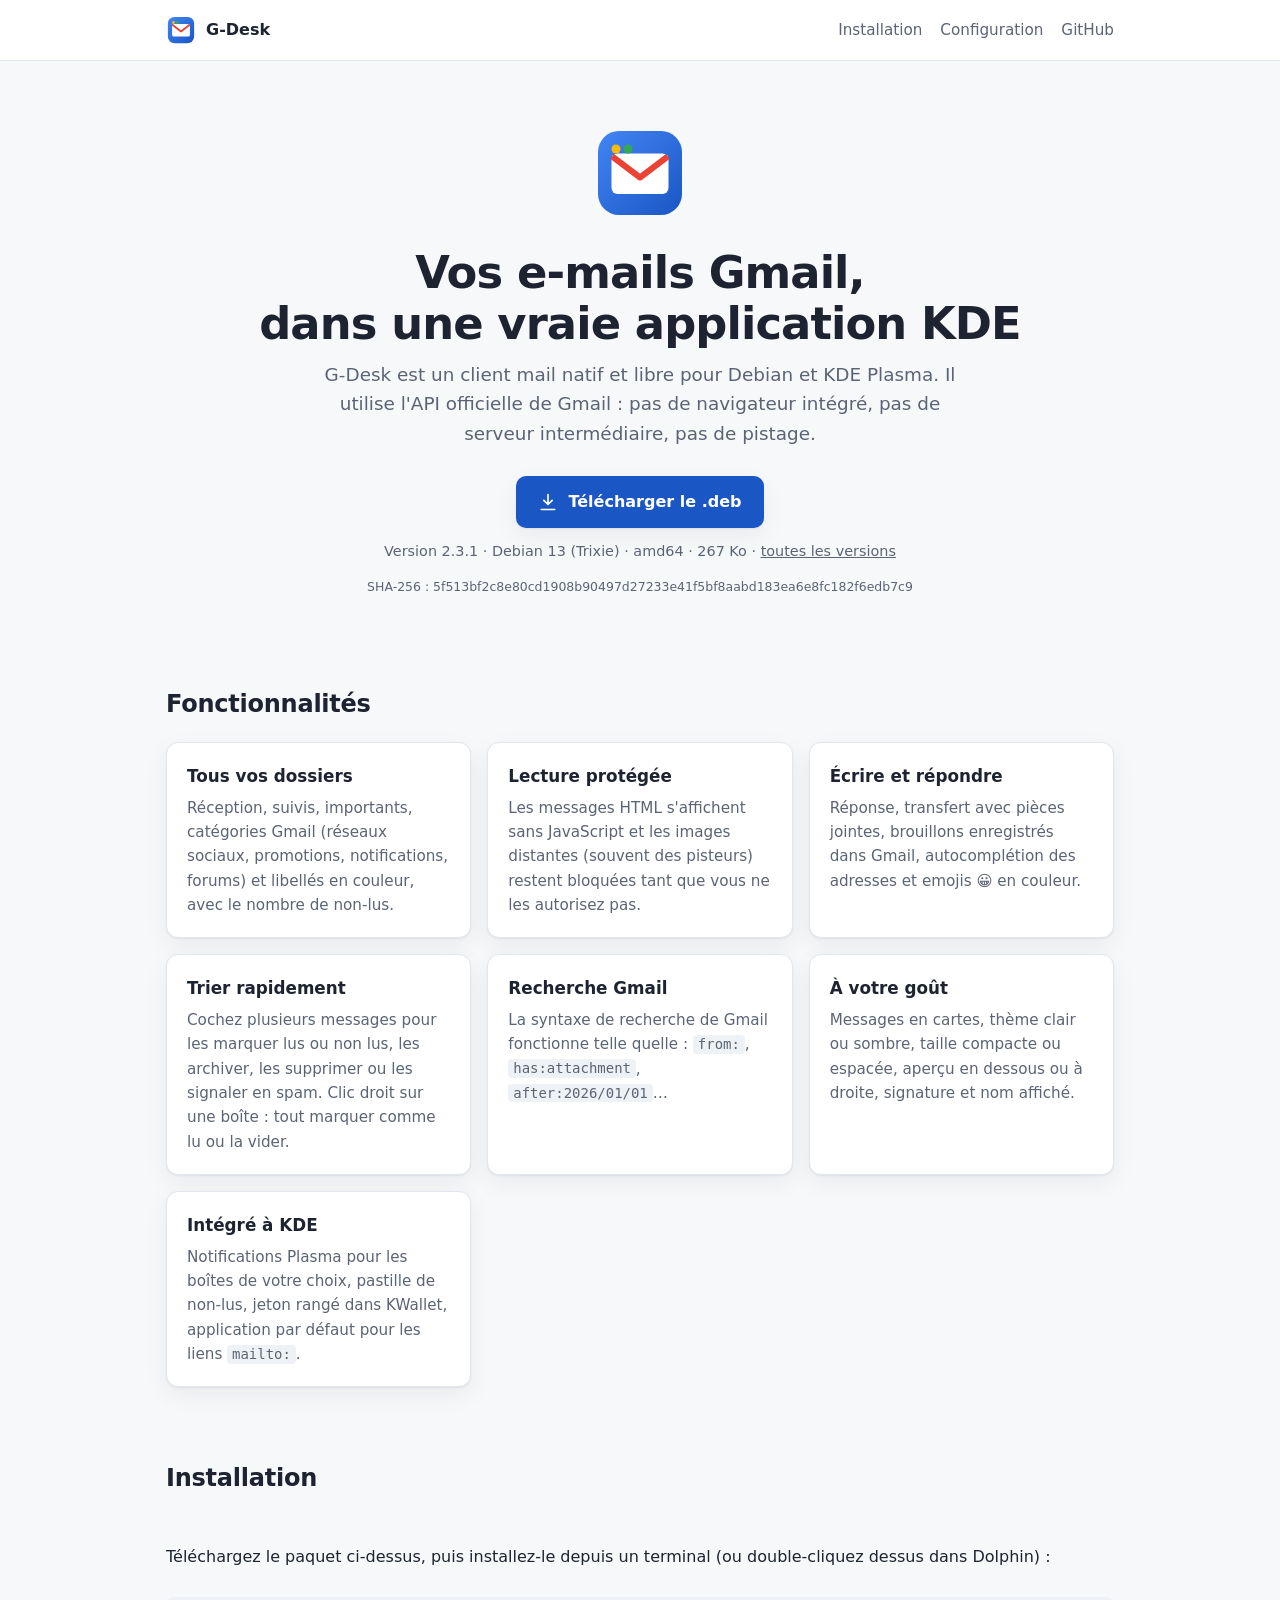
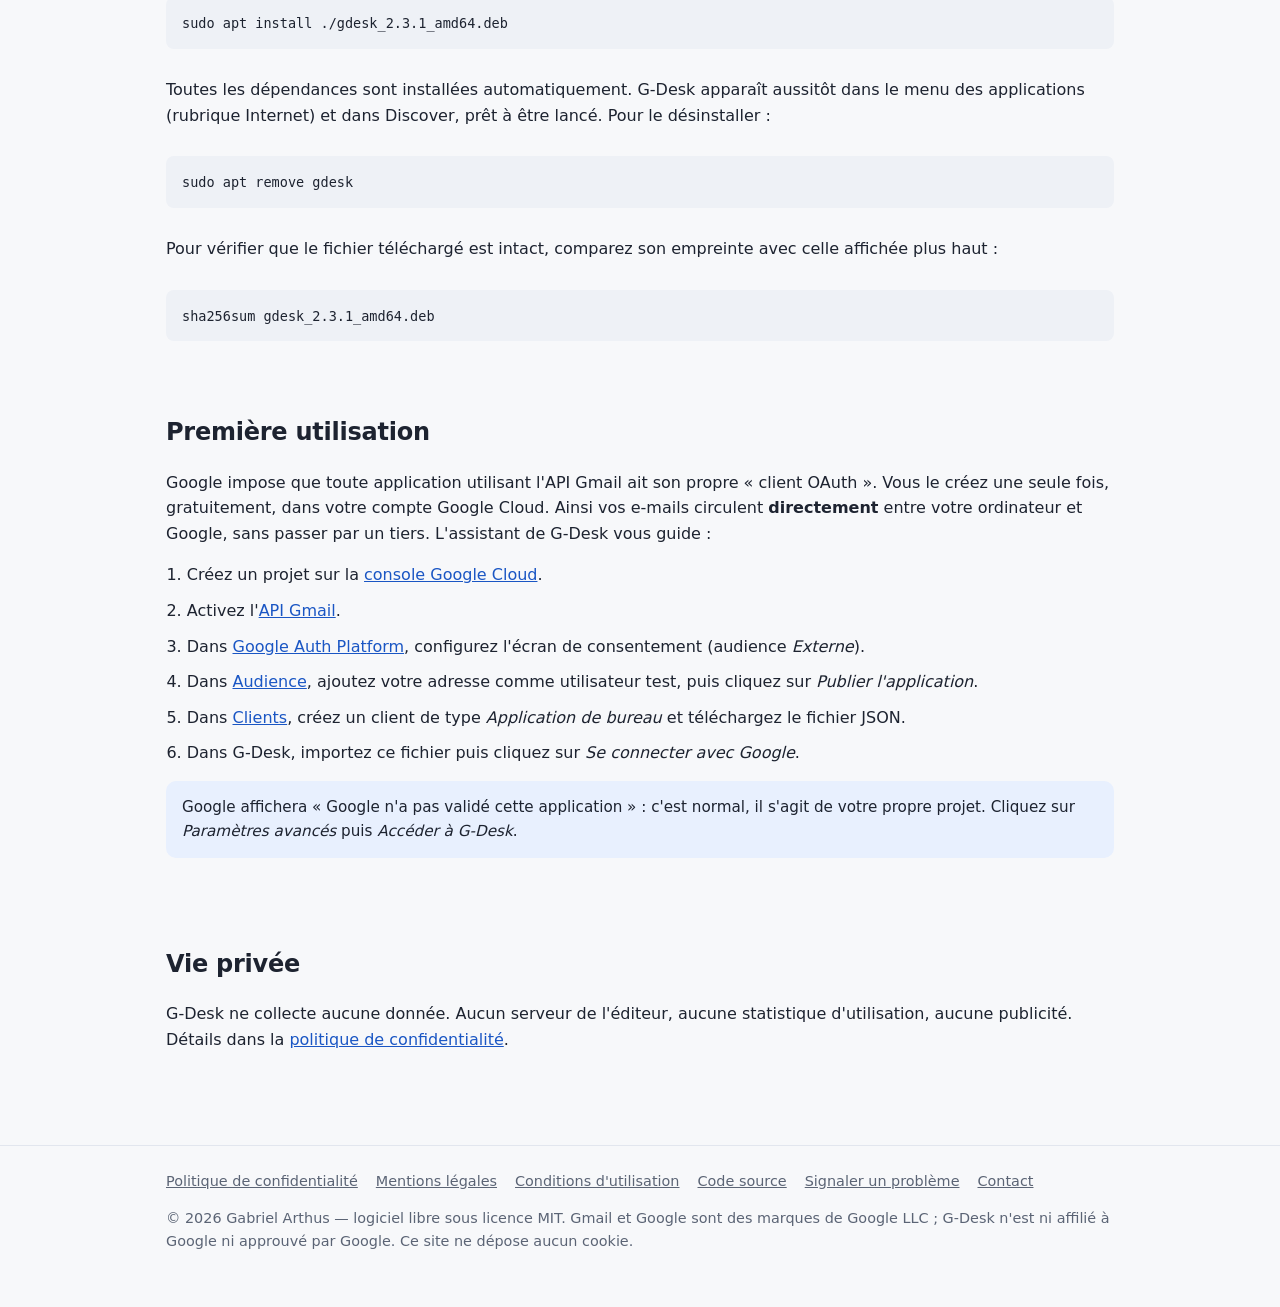
==== commit b5f69b4d: "Site : publication de la version 2.3.1 Co-Authored-By: Claude Opus 5.5 <noreply@anthropic.com>" ====
--- a/docs/index.html
+++ b/docs/index.html
@@ -26,13 +26,13 @@
       <h1>Vos e-mails Gmail,<br>dans une vraie application KDE</h1>
       <p class="lead">G-Desk est un client mail natif et libre pour Debian et KDE Plasma. Il utilise l'API officielle
         de Gmail : pas de navigateur intégré, pas de serveur intermédiaire, pas de pistage.</p>
-      <a class="btn" href="https://github.com/KrakenAgite/gdesk/releases/download/v2.3.0/gdesk_2.3.0_amd64.deb">
+      <a class="btn" href="https://github.com/KrakenAgite/gdesk/releases/download/v2.3.1/gdesk_2.3.1_amd64.deb">
         <svg viewBox="0 0 24 24" fill="none" stroke="currentColor" stroke-width="2" stroke-linecap="round" stroke-linejoin="round" aria-hidden="true"><path d="M12 3v12m0 0-5-5m5 5 5-5M4 21h16"/></svg>
         Télécharger le .deb
       </a>
-      <p class="meta">Version 2.3.0 · Debian 13 (Trixie) · amd64 · 273 Ko ·
+      <p class="meta">Version 2.3.1 · Debian 13 (Trixie) · amd64 · 267 Ko ·
         <a href="https://github.com/KrakenAgite/gdesk/releases">toutes les versions</a></p>
-      <p class="meta checksum">SHA-256 : 86b2441febede8a012074c563715a3844cad1f9dcebc15444f68c88c8857f712</p>
+      <p class="meta checksum">SHA-256 : 5f513bf2c8e80cd1908b90497d27233e41f5bf8aabd183ea6e8fc182f6edb7c9</p>
     </div>
 
     <section>
@@ -54,11 +54,11 @@
       <div class="wrap install">
         <h2>Installation</h2>
         <p>Téléchargez le paquet ci-dessus, puis installez-le depuis un terminal (ou double-cliquez dessus dans Dolphin) :</p>
-        <pre><code>sudo apt install ./gdesk_2.3.0_amd64.deb</code></pre>
+        <pre><code>sudo apt install ./gdesk_2.3.1_amd64.deb</code></pre>
         <p>Toutes les dépendances sont installées automatiquement. G-Desk apparaît aussitôt dans le menu des applications (rubrique Internet) et dans Discover, prêt à être lancé. Pour le désinstaller :</p>
         <pre><code>sudo apt remove gdesk</code></pre>
         <p>Pour vérifier que le fichier téléchargé est intact, comparez son empreinte avec celle affichée plus haut :</p>
-        <pre><code>sha256sum gdesk_2.3.0_amd64.deb</code></pre>
+        <pre><code>sha256sum gdesk_2.3.1_amd64.deb</code></pre>
       </div>
     </section>
 
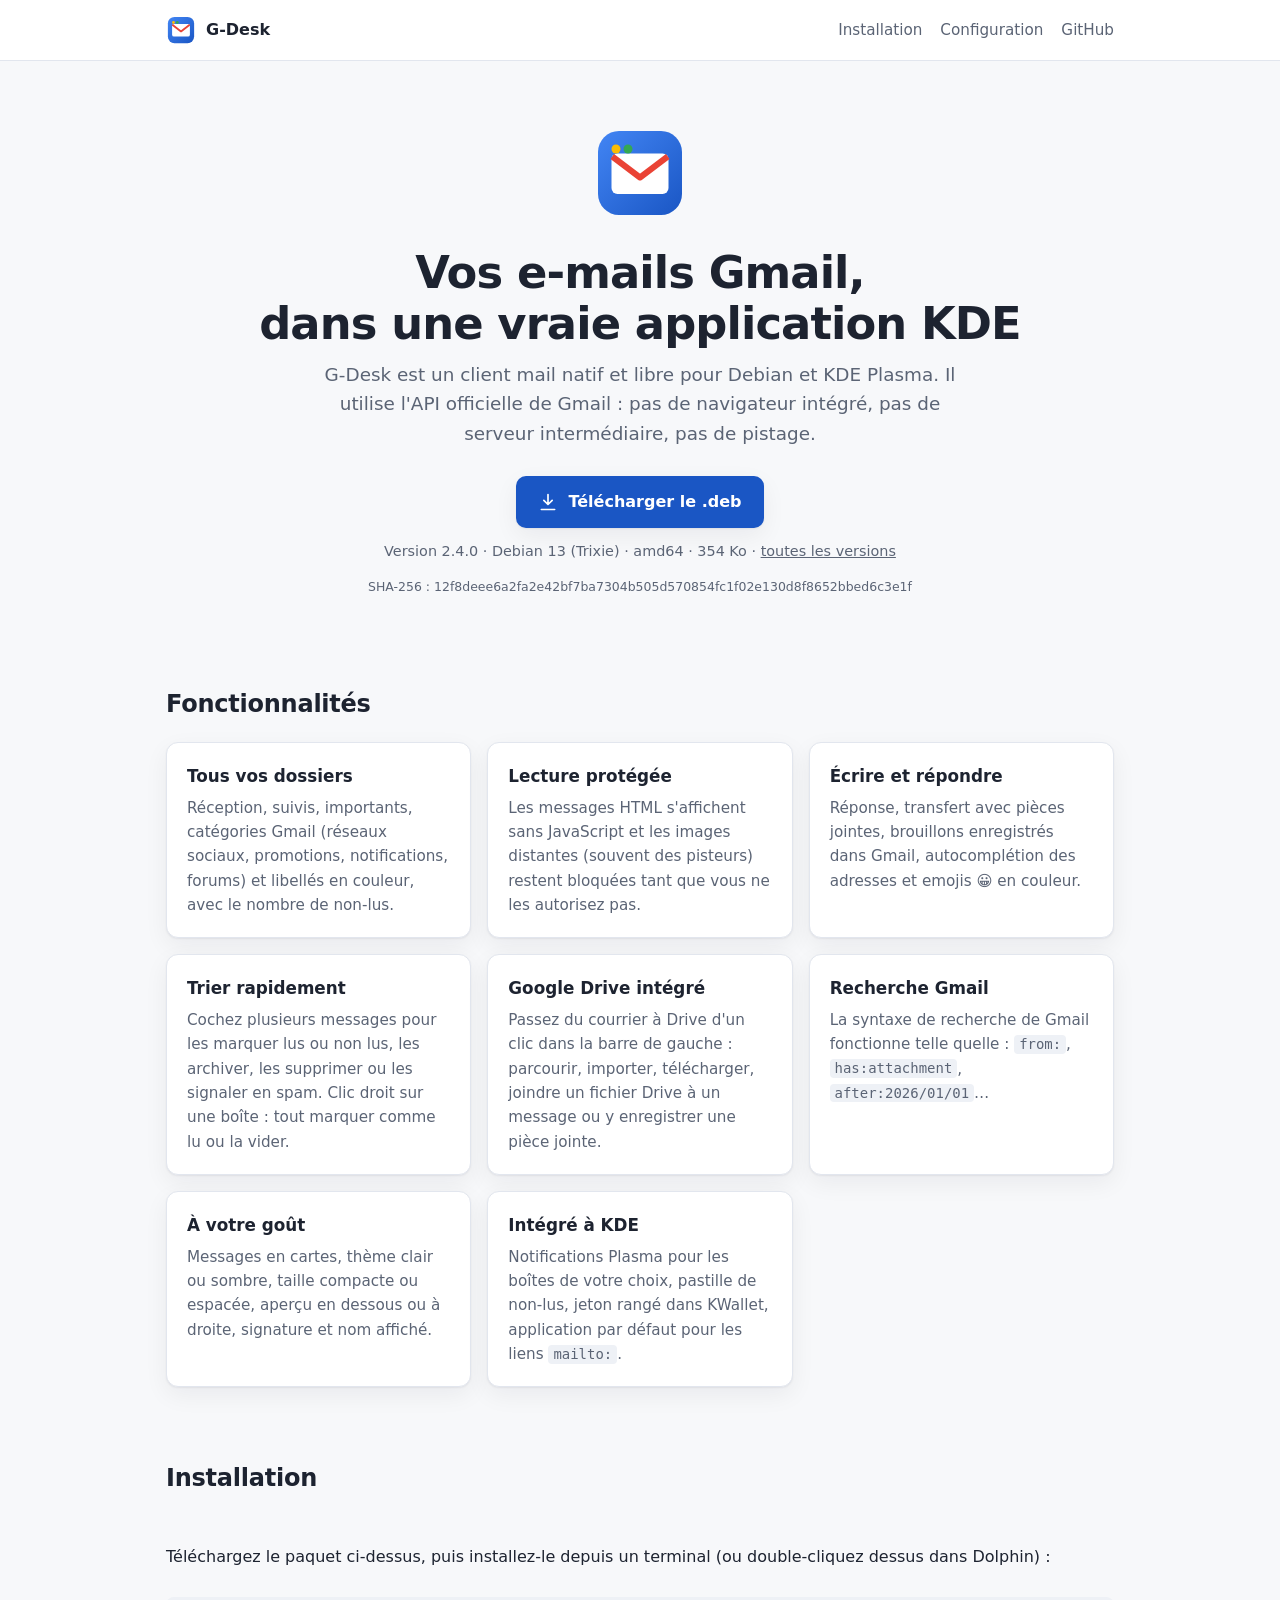
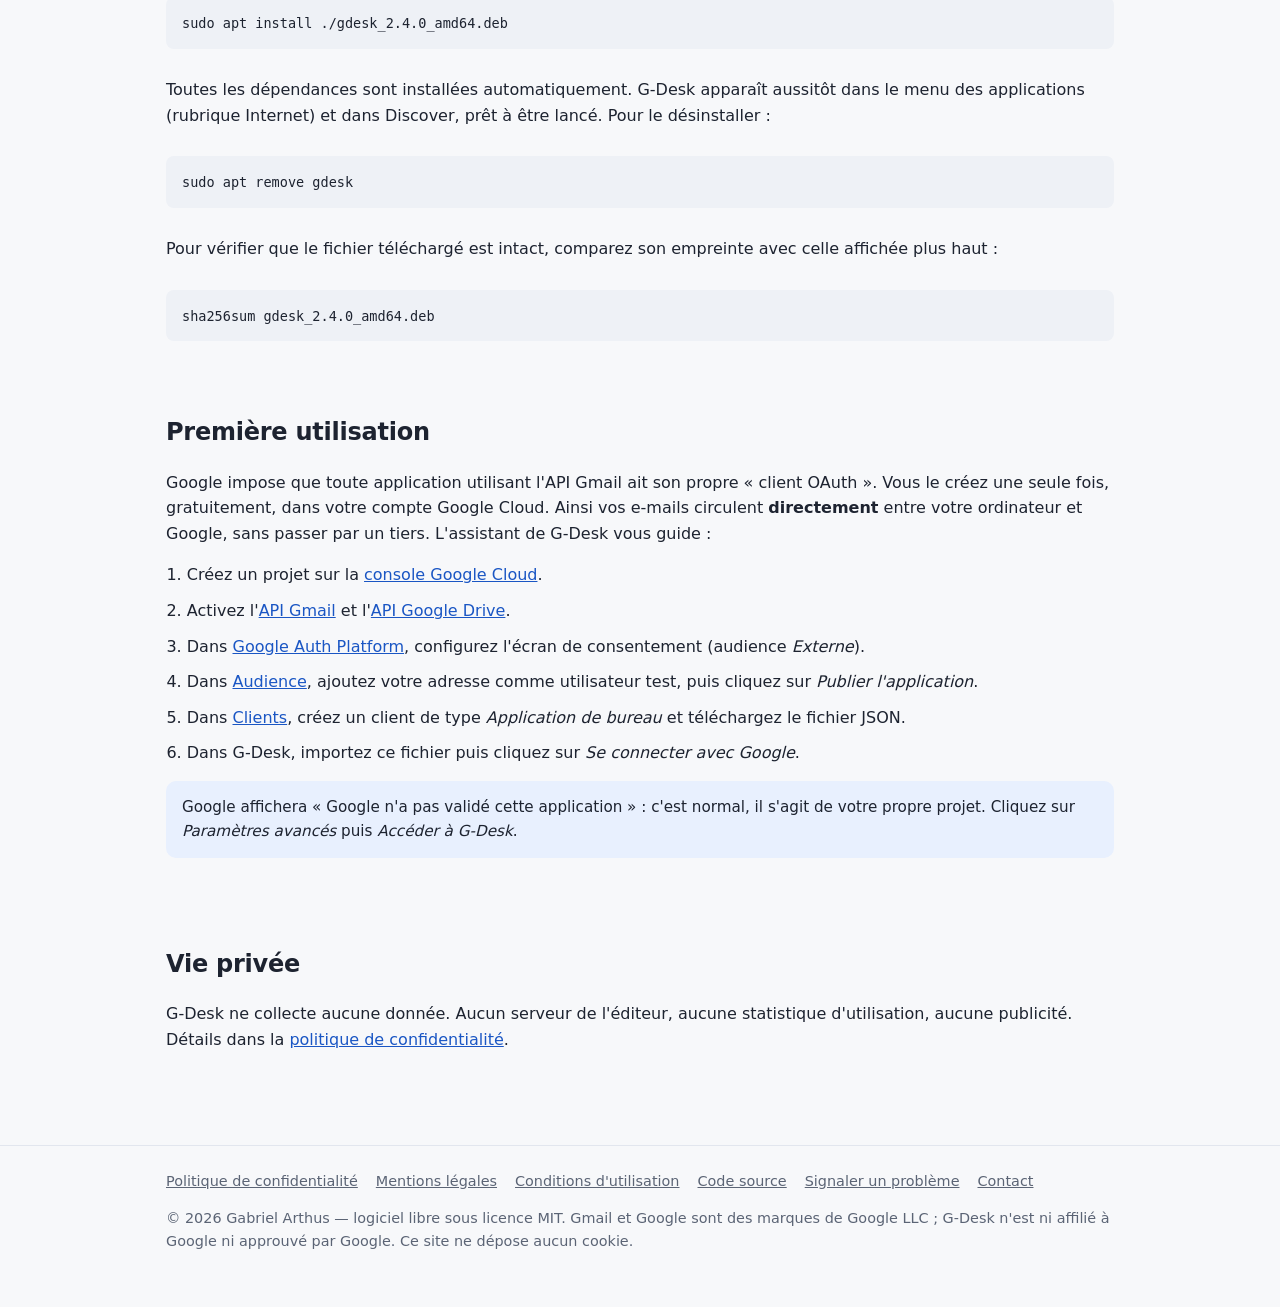
==== commit 3bf32543: "Site : publication de la version 2.4.0 Co-Authored-By: Claude Opus 5.5 <noreply@anthropic.com>" ====
--- a/docs/index.html
+++ b/docs/index.html
@@ -26,13 +26,13 @@
       <h1>Vos e-mails Gmail,<br>dans une vraie application KDE</h1>
       <p class="lead">G-Desk est un client mail natif et libre pour Debian et KDE Plasma. Il utilise l'API officielle
         de Gmail : pas de navigateur intégré, pas de serveur intermédiaire, pas de pistage.</p>
-      <a class="btn" href="https://github.com/KrakenAgite/gdesk/releases/download/v2.3.1/gdesk_2.3.1_amd64.deb">
+      <a class="btn" href="https://github.com/KrakenAgite/gdesk/releases/download/v2.4.0/gdesk_2.4.0_amd64.deb">
         <svg viewBox="0 0 24 24" fill="none" stroke="currentColor" stroke-width="2" stroke-linecap="round" stroke-linejoin="round" aria-hidden="true"><path d="M12 3v12m0 0-5-5m5 5 5-5M4 21h16"/></svg>
         Télécharger le .deb
       </a>
-      <p class="meta">Version 2.3.1 · Debian 13 (Trixie) · amd64 · 267 Ko ·
+      <p class="meta">Version 2.4.0 · Debian 13 (Trixie) · amd64 · 354 Ko ·
         <a href="https://github.com/KrakenAgite/gdesk/releases">toutes les versions</a></p>
-      <p class="meta checksum">SHA-256 : 5f513bf2c8e80cd1908b90497d27233e41f5bf8aabd183ea6e8fc182f6edb7c9</p>
+      <p class="meta checksum">SHA-256 : 12f8deee6a2fa2e42bf7ba7304b505d570854fc1f02e130d8f8652bbed6c3e1f</p>
     </div>
 
     <section>
@@ -43,6 +43,7 @@
           <div class="card"><h3>Lecture protégée</h3><p>Les messages HTML s'affichent sans JavaScript et les images distantes (souvent des pisteurs) restent bloquées tant que vous ne les autorisez pas.</p></div>
           <div class="card"><h3>Écrire et répondre</h3><p>Réponse, transfert avec pièces jointes, brouillons enregistrés dans Gmail, autocomplétion des adresses et emojis 😀 en couleur.</p></div>
           <div class="card"><h3>Trier rapidement</h3><p>Cochez plusieurs messages pour les marquer lus ou non lus, les archiver, les supprimer ou les signaler en spam. Clic droit sur une boîte : tout marquer comme lu ou la vider.</p></div>
+          <div class="card"><h3>Google Drive intégré</h3><p>Passez du courrier à Drive d'un clic dans la barre de gauche : parcourir, importer, télécharger, joindre un fichier Drive à un message ou y enregistrer une pièce jointe.</p></div>
           <div class="card"><h3>Recherche Gmail</h3><p>La syntaxe de recherche de Gmail fonctionne telle quelle : <code>from:</code>, <code>has:attachment</code>, <code>after:2026/01/01</code>…</p></div>
           <div class="card"><h3>À votre goût</h3><p>Messages en cartes, thème clair ou sombre, taille compacte ou espacée, aperçu en dessous ou à droite, signature et nom affiché.</p></div>
           <div class="card"><h3>Intégré à KDE</h3><p>Notifications Plasma pour les boîtes de votre choix, pastille de non-lus, jeton rangé dans KWallet, application par défaut pour les liens <code>mailto:</code>.</p></div>
@@ -54,11 +55,11 @@
       <div class="wrap install">
         <h2>Installation</h2>
         <p>Téléchargez le paquet ci-dessus, puis installez-le depuis un terminal (ou double-cliquez dessus dans Dolphin) :</p>
-        <pre><code>sudo apt install ./gdesk_2.3.1_amd64.deb</code></pre>
+        <pre><code>sudo apt install ./gdesk_2.4.0_amd64.deb</code></pre>
         <p>Toutes les dépendances sont installées automatiquement. G-Desk apparaît aussitôt dans le menu des applications (rubrique Internet) et dans Discover, prêt à être lancé. Pour le désinstaller :</p>
         <pre><code>sudo apt remove gdesk</code></pre>
         <p>Pour vérifier que le fichier téléchargé est intact, comparez son empreinte avec celle affichée plus haut :</p>
-        <pre><code>sha256sum gdesk_2.3.1_amd64.deb</code></pre>
+        <pre><code>sha256sum gdesk_2.4.0_amd64.deb</code></pre>
       </div>
     </section>
 
@@ -70,7 +71,7 @@
           entre votre ordinateur et Google, sans passer par un tiers. L'assistant de G-Desk vous guide :</p>
         <ol class="steps">
           <li>Créez un projet sur la <a href="https://console.cloud.google.com/projectcreate">console Google Cloud</a>.</li>
-          <li>Activez l'<a href="https://console.cloud.google.com/apis/library/gmail.googleapis.com">API Gmail</a>.</li>
+          <li>Activez l'<a href="https://console.cloud.google.com/apis/library/gmail.googleapis.com">API Gmail</a> et l'<a href="https://console.cloud.google.com/apis/library/drive.googleapis.com">API Google Drive</a>.</li>
           <li>Dans <a href="https://console.cloud.google.com/auth/overview">Google Auth Platform</a>, configurez l'écran de consentement (audience <em>Externe</em>).</li>
           <li>Dans <a href="https://console.cloud.google.com/auth/audience">Audience</a>, ajoutez votre adresse comme utilisateur test, puis cliquez sur <em>Publier l'application</em>.</li>
           <li>Dans <a href="https://console.cloud.google.com/auth/clients">Clients</a>, créez un client de type <em>Application de bureau</em> et téléchargez le fichier JSON.</li>
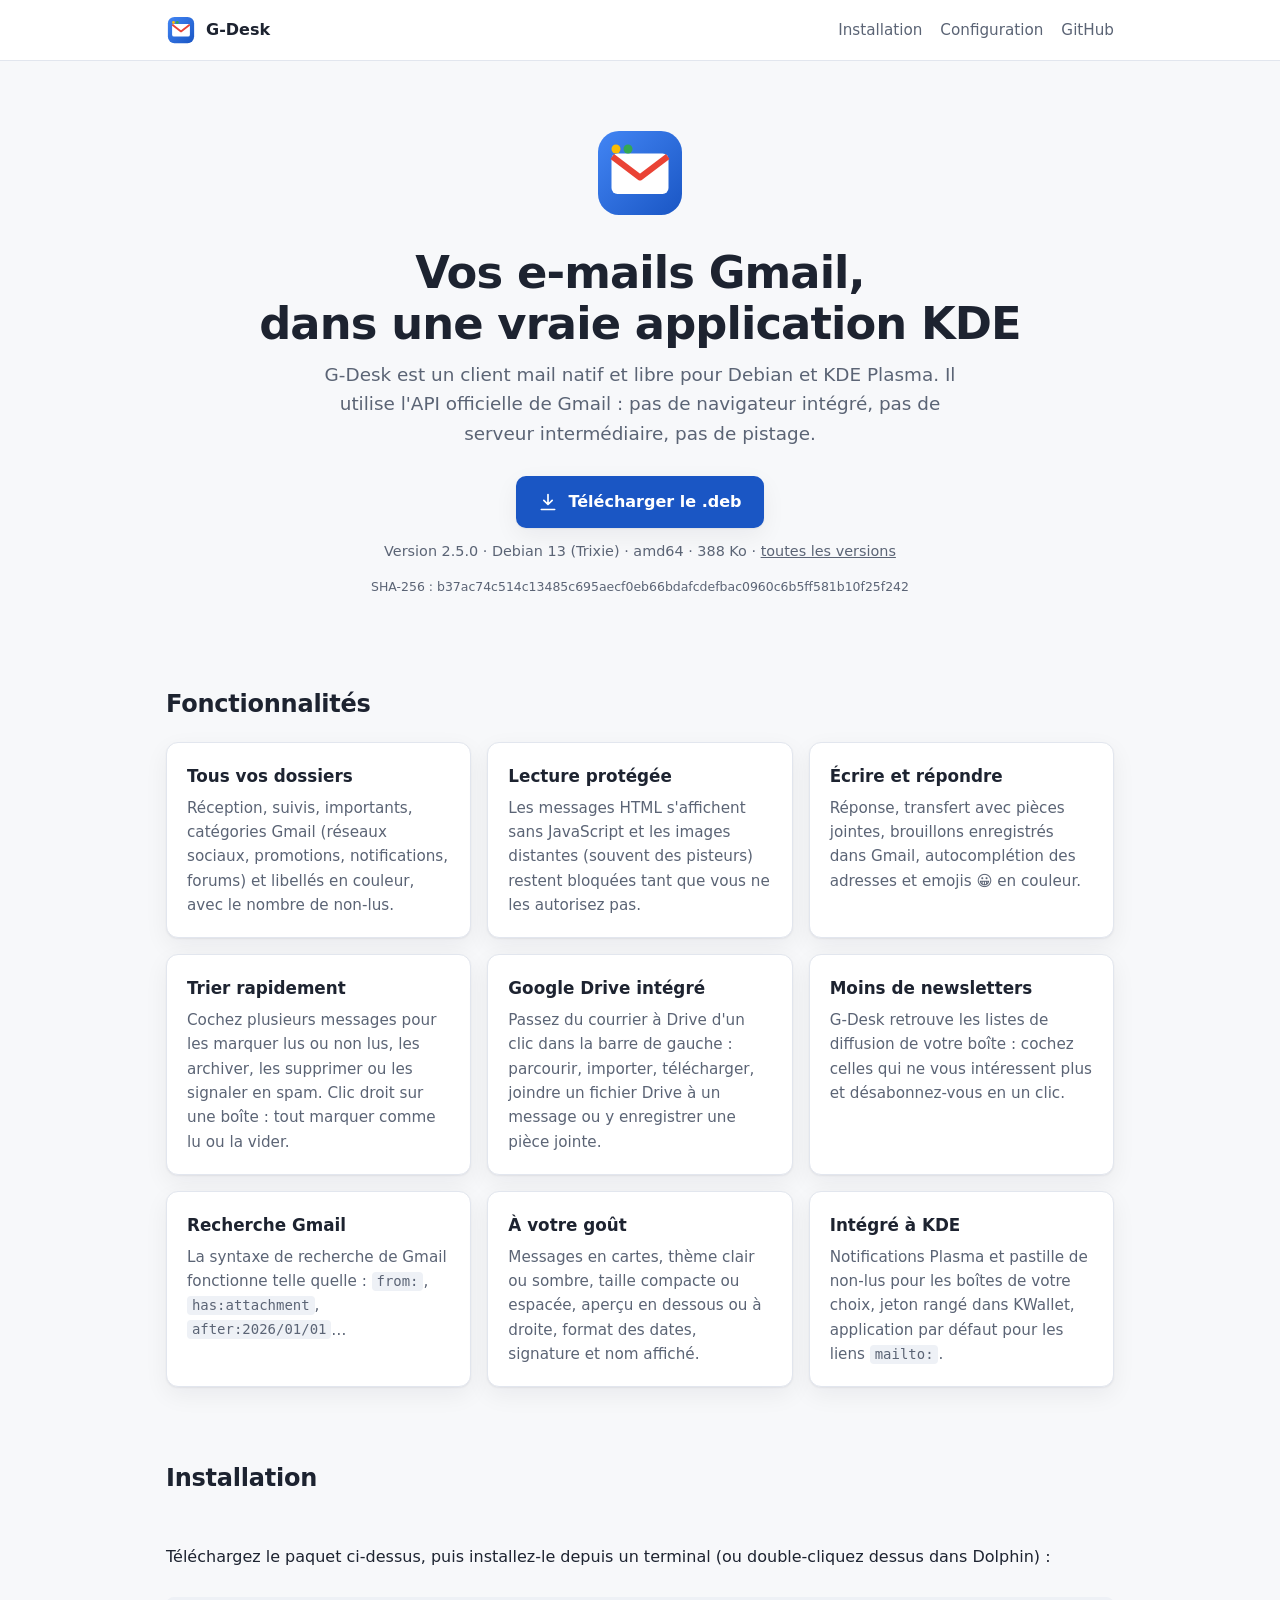
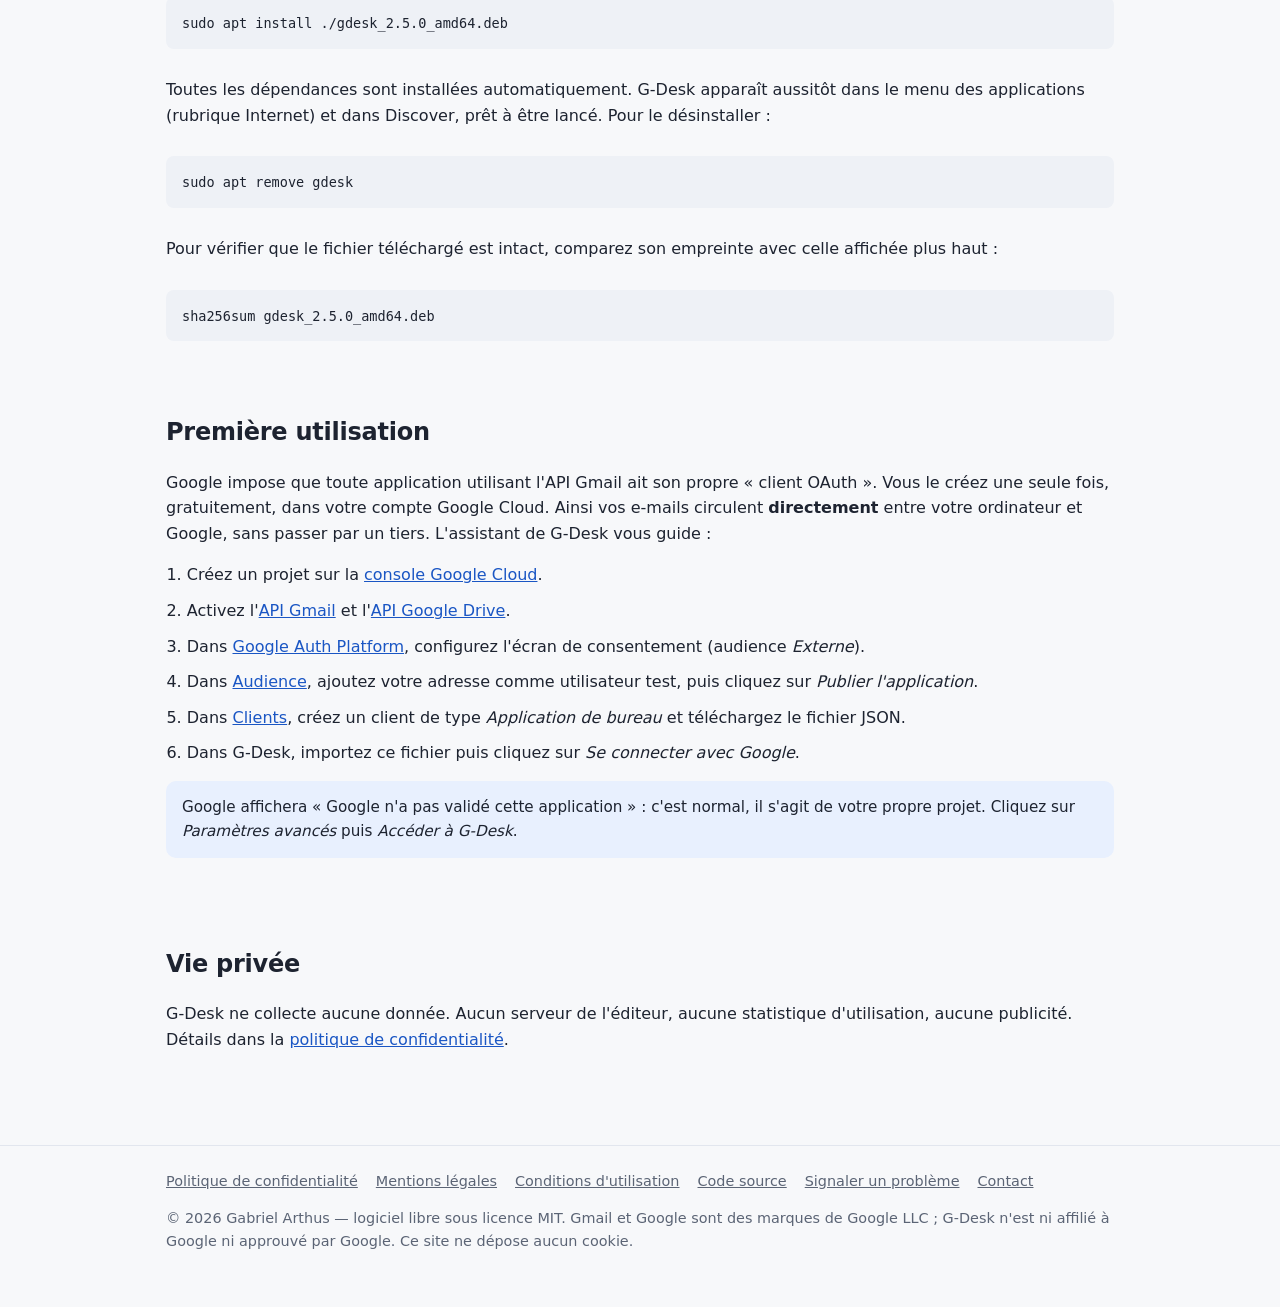
==== commit 91657150: "Site : publication de la version 2.5.0 Co-Authored-By: Claude Opus 5.5 <noreply@anthropic.com>" ====
--- a/docs/index.html
+++ b/docs/index.html
@@ -26,13 +26,13 @@
       <h1>Vos e-mails Gmail,<br>dans une vraie application KDE</h1>
       <p class="lead">G-Desk est un client mail natif et libre pour Debian et KDE Plasma. Il utilise l'API officielle
         de Gmail : pas de navigateur intégré, pas de serveur intermédiaire, pas de pistage.</p>
-      <a class="btn" href="https://github.com/KrakenAgite/gdesk/releases/download/v2.4.0/gdesk_2.4.0_amd64.deb">
+      <a class="btn" href="https://github.com/KrakenAgite/gdesk/releases/download/v2.5.0/gdesk_2.5.0_amd64.deb">
         <svg viewBox="0 0 24 24" fill="none" stroke="currentColor" stroke-width="2" stroke-linecap="round" stroke-linejoin="round" aria-hidden="true"><path d="M12 3v12m0 0-5-5m5 5 5-5M4 21h16"/></svg>
         Télécharger le .deb
       </a>
-      <p class="meta">Version 2.4.0 · Debian 13 (Trixie) · amd64 · 354 Ko ·
+      <p class="meta">Version 2.5.0 · Debian 13 (Trixie) · amd64 · 388 Ko ·
         <a href="https://github.com/KrakenAgite/gdesk/releases">toutes les versions</a></p>
-      <p class="meta checksum">SHA-256 : 12f8deee6a2fa2e42bf7ba7304b505d570854fc1f02e130d8f8652bbed6c3e1f</p>
+      <p class="meta checksum">SHA-256 : b37ac74c514c13485c695aecf0eb66bdafcdefbac0960c6b5ff581b10f25f242</p>
     </div>
 
     <section>
@@ -44,9 +44,10 @@
           <div class="card"><h3>Écrire et répondre</h3><p>Réponse, transfert avec pièces jointes, brouillons enregistrés dans Gmail, autocomplétion des adresses et emojis 😀 en couleur.</p></div>
           <div class="card"><h3>Trier rapidement</h3><p>Cochez plusieurs messages pour les marquer lus ou non lus, les archiver, les supprimer ou les signaler en spam. Clic droit sur une boîte : tout marquer comme lu ou la vider.</p></div>
           <div class="card"><h3>Google Drive intégré</h3><p>Passez du courrier à Drive d'un clic dans la barre de gauche : parcourir, importer, télécharger, joindre un fichier Drive à un message ou y enregistrer une pièce jointe.</p></div>
+          <div class="card"><h3>Moins de newsletters</h3><p>G-Desk retrouve les listes de diffusion de votre boîte : cochez celles qui ne vous intéressent plus et désabonnez-vous en un clic.</p></div>
           <div class="card"><h3>Recherche Gmail</h3><p>La syntaxe de recherche de Gmail fonctionne telle quelle : <code>from:</code>, <code>has:attachment</code>, <code>after:2026/01/01</code>…</p></div>
-          <div class="card"><h3>À votre goût</h3><p>Messages en cartes, thème clair ou sombre, taille compacte ou espacée, aperçu en dessous ou à droite, signature et nom affiché.</p></div>
-          <div class="card"><h3>Intégré à KDE</h3><p>Notifications Plasma pour les boîtes de votre choix, pastille de non-lus, jeton rangé dans KWallet, application par défaut pour les liens <code>mailto:</code>.</p></div>
+          <div class="card"><h3>À votre goût</h3><p>Messages en cartes, thème clair ou sombre, taille compacte ou espacée, aperçu en dessous ou à droite, format des dates, signature et nom affiché.</p></div>
+          <div class="card"><h3>Intégré à KDE</h3><p>Notifications Plasma et pastille de non-lus pour les boîtes de votre choix, jeton rangé dans KWallet, application par défaut pour les liens <code>mailto:</code>.</p></div>
         </div>
       </div>
     </section>
@@ -55,11 +56,11 @@
       <div class="wrap install">
         <h2>Installation</h2>
         <p>Téléchargez le paquet ci-dessus, puis installez-le depuis un terminal (ou double-cliquez dessus dans Dolphin) :</p>
-        <pre><code>sudo apt install ./gdesk_2.4.0_amd64.deb</code></pre>
+        <pre><code>sudo apt install ./gdesk_2.5.0_amd64.deb</code></pre>
         <p>Toutes les dépendances sont installées automatiquement. G-Desk apparaît aussitôt dans le menu des applications (rubrique Internet) et dans Discover, prêt à être lancé. Pour le désinstaller :</p>
         <pre><code>sudo apt remove gdesk</code></pre>
         <p>Pour vérifier que le fichier téléchargé est intact, comparez son empreinte avec celle affichée plus haut :</p>
-        <pre><code>sha256sum gdesk_2.4.0_amd64.deb</code></pre>
+        <pre><code>sha256sum gdesk_2.5.0_amd64.deb</code></pre>
       </div>
     </section>
 
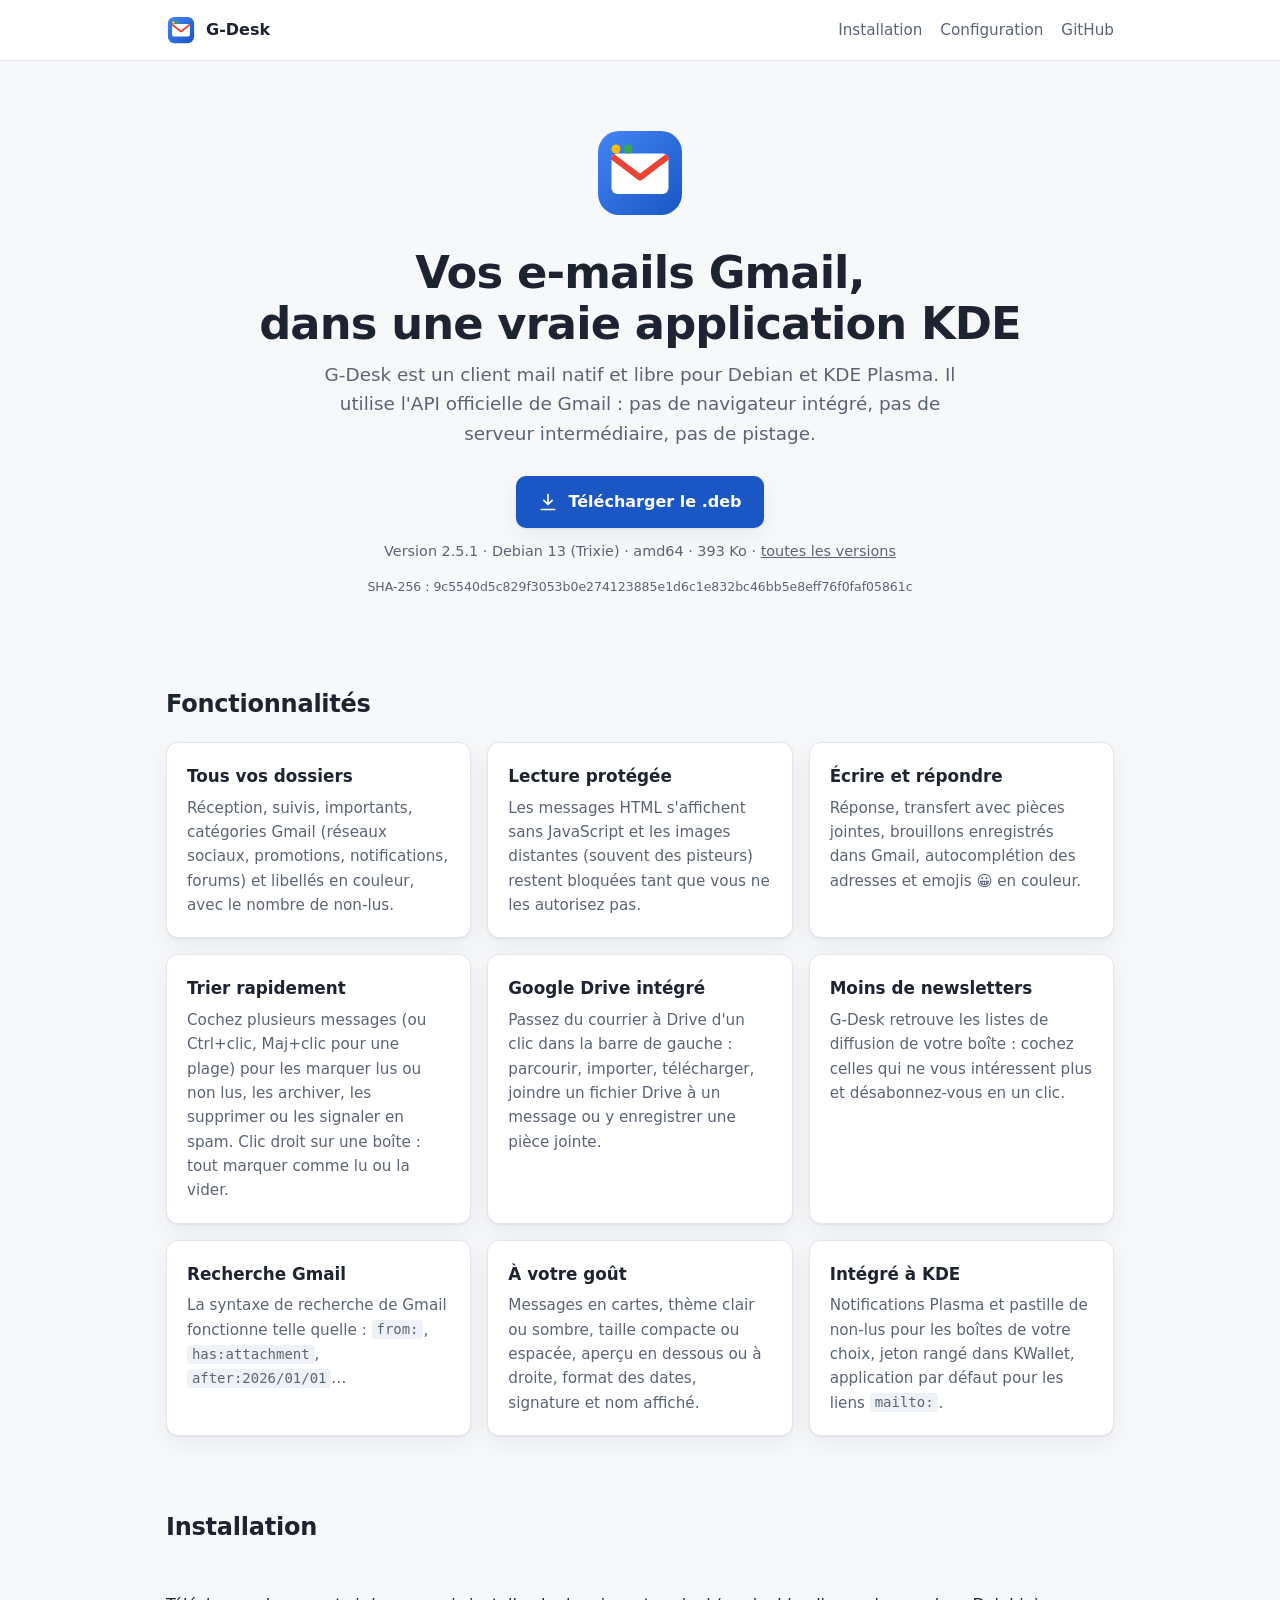
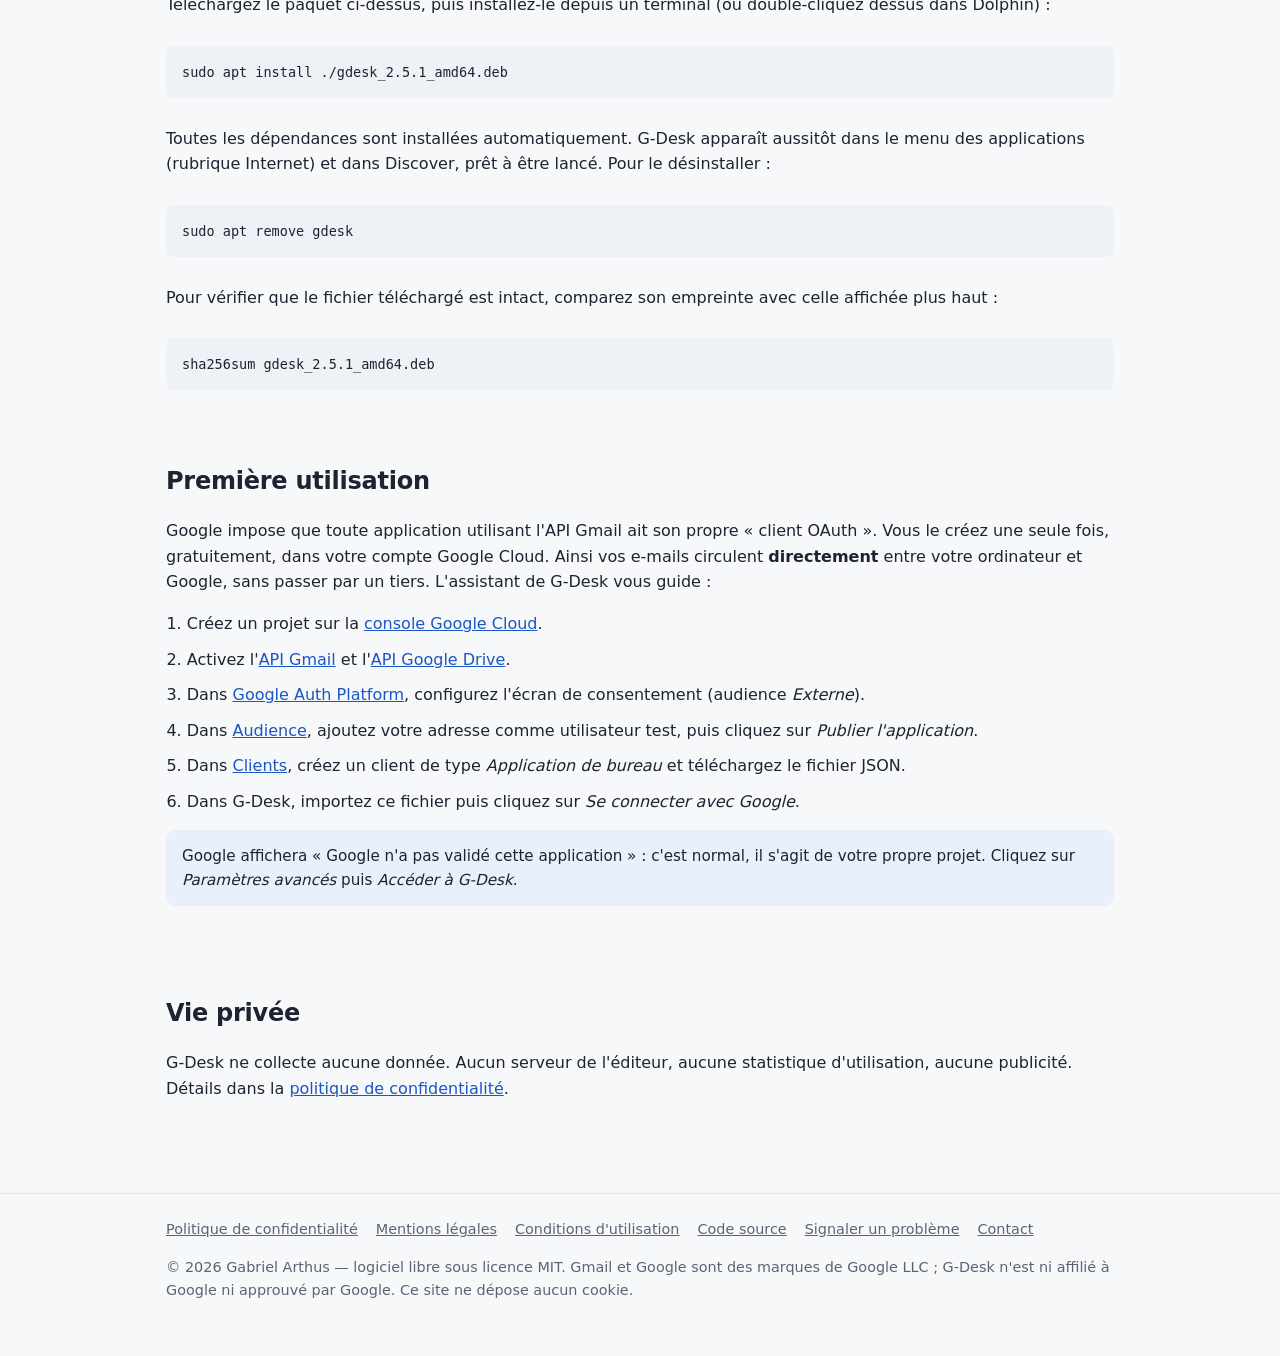
==== commit eee43766: "Site : publication de la version 2.5.1 Co-Authored-By: Claude Opus 5.5 <noreply@anthropic.com>" ====
--- a/docs/index.html
+++ b/docs/index.html
@@ -26,13 +26,13 @@
       <h1>Vos e-mails Gmail,<br>dans une vraie application KDE</h1>
       <p class="lead">G-Desk est un client mail natif et libre pour Debian et KDE Plasma. Il utilise l'API officielle
         de Gmail : pas de navigateur intégré, pas de serveur intermédiaire, pas de pistage.</p>
-      <a class="btn" href="https://github.com/KrakenAgite/gdesk/releases/download/v2.5.0/gdesk_2.5.0_amd64.deb">
+      <a class="btn" href="https://github.com/KrakenAgite/gdesk/releases/download/v2.5.1/gdesk_2.5.1_amd64.deb">
         <svg viewBox="0 0 24 24" fill="none" stroke="currentColor" stroke-width="2" stroke-linecap="round" stroke-linejoin="round" aria-hidden="true"><path d="M12 3v12m0 0-5-5m5 5 5-5M4 21h16"/></svg>
         Télécharger le .deb
       </a>
-      <p class="meta">Version 2.5.0 · Debian 13 (Trixie) · amd64 · 388 Ko ·
+      <p class="meta">Version 2.5.1 · Debian 13 (Trixie) · amd64 · 393 Ko ·
         <a href="https://github.com/KrakenAgite/gdesk/releases">toutes les versions</a></p>
-      <p class="meta checksum">SHA-256 : b37ac74c514c13485c695aecf0eb66bdafcdefbac0960c6b5ff581b10f25f242</p>
+      <p class="meta checksum">SHA-256 : 9c5540d5c829f3053b0e274123885e1d6c1e832bc46bb5e8eff76f0faf05861c</p>
     </div>
 
     <section>
@@ -42,7 +42,7 @@
           <div class="card"><h3>Tous vos dossiers</h3><p>Réception, suivis, importants, catégories Gmail (réseaux sociaux, promotions, notifications, forums) et libellés en couleur, avec le nombre de non-lus.</p></div>
           <div class="card"><h3>Lecture protégée</h3><p>Les messages HTML s'affichent sans JavaScript et les images distantes (souvent des pisteurs) restent bloquées tant que vous ne les autorisez pas.</p></div>
           <div class="card"><h3>Écrire et répondre</h3><p>Réponse, transfert avec pièces jointes, brouillons enregistrés dans Gmail, autocomplétion des adresses et emojis 😀 en couleur.</p></div>
-          <div class="card"><h3>Trier rapidement</h3><p>Cochez plusieurs messages pour les marquer lus ou non lus, les archiver, les supprimer ou les signaler en spam. Clic droit sur une boîte : tout marquer comme lu ou la vider.</p></div>
+          <div class="card"><h3>Trier rapidement</h3><p>Cochez plusieurs messages (ou Ctrl+clic, Maj+clic pour une plage) pour les marquer lus ou non lus, les archiver, les supprimer ou les signaler en spam. Clic droit sur une boîte : tout marquer comme lu ou la vider.</p></div>
           <div class="card"><h3>Google Drive intégré</h3><p>Passez du courrier à Drive d'un clic dans la barre de gauche : parcourir, importer, télécharger, joindre un fichier Drive à un message ou y enregistrer une pièce jointe.</p></div>
           <div class="card"><h3>Moins de newsletters</h3><p>G-Desk retrouve les listes de diffusion de votre boîte : cochez celles qui ne vous intéressent plus et désabonnez-vous en un clic.</p></div>
           <div class="card"><h3>Recherche Gmail</h3><p>La syntaxe de recherche de Gmail fonctionne telle quelle : <code>from:</code>, <code>has:attachment</code>, <code>after:2026/01/01</code>…</p></div>
@@ -56,11 +56,11 @@
       <div class="wrap install">
         <h2>Installation</h2>
         <p>Téléchargez le paquet ci-dessus, puis installez-le depuis un terminal (ou double-cliquez dessus dans Dolphin) :</p>
-        <pre><code>sudo apt install ./gdesk_2.5.0_amd64.deb</code></pre>
+        <pre><code>sudo apt install ./gdesk_2.5.1_amd64.deb</code></pre>
         <p>Toutes les dépendances sont installées automatiquement. G-Desk apparaît aussitôt dans le menu des applications (rubrique Internet) et dans Discover, prêt à être lancé. Pour le désinstaller :</p>
         <pre><code>sudo apt remove gdesk</code></pre>
         <p>Pour vérifier que le fichier téléchargé est intact, comparez son empreinte avec celle affichée plus haut :</p>
-        <pre><code>sha256sum gdesk_2.5.0_amd64.deb</code></pre>
+        <pre><code>sha256sum gdesk_2.5.1_amd64.deb</code></pre>
       </div>
     </section>
 
